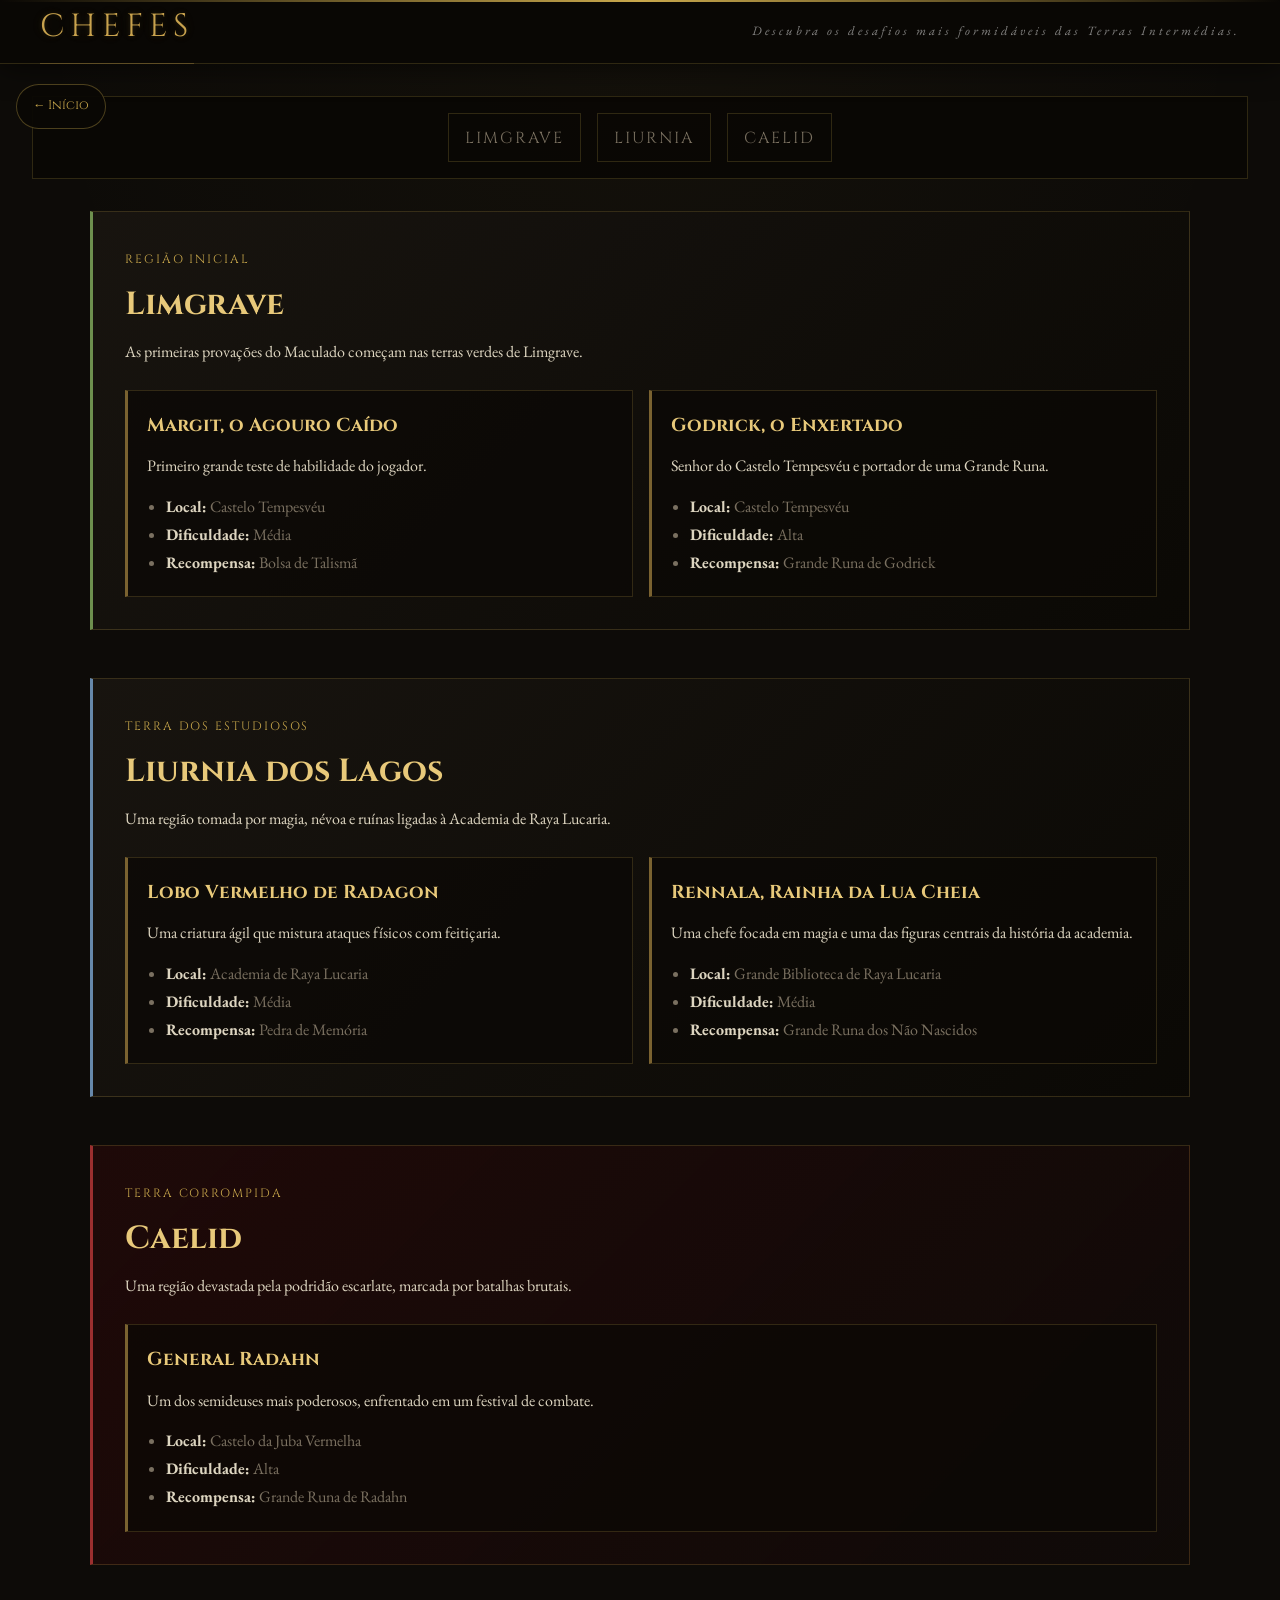
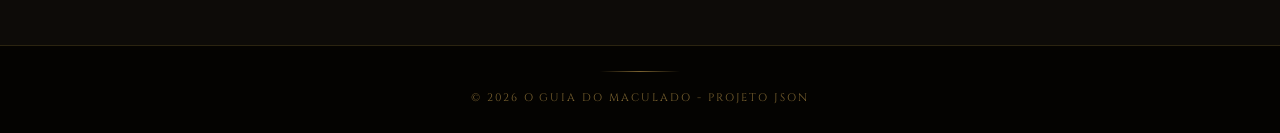
==== bosses.html @ abe89592 "Add files via upload" ====
<!DOCTYPE html>
<html lang="pt-BR">
<head>
    <meta charset="UTF-8">
    <meta name="viewport" content="width=device-width, initial-scale=1.0">
    <title>Chefes - O Guia do Maculado</title>
    <meta name="description" content="Guia de chefes de Elden Ring com localizações, desafios e recompensas das Terras Intermédias.">

    <link rel="preconnect" href="https://fonts.googleapis.com">
    <link rel="preconnect" href="https://fonts.gstatic.com" crossorigin>
    <link href="https://fonts.googleapis.com/css2?family=EB+Garamond:ital,wght@0,400;0,700;1,400&family=Cinzel:wght@400;700&display=swap" rel="stylesheet">

    <link rel="stylesheet" href="style.css">
</head>
<body>
    <a href="index.html" class="voltar-home" aria-label="Voltar para a página principal">← Início</a>

    <header>
        <h1>Chefes</h1>
        <p>Descubra os desafios mais formidáveis das Terras Intermédias.</p>
    </header>
    <main class="bosses-page">

        <nav class="region-menu">
            <a href="#limgrave">Limgrave</a>
            <a href="#liurnia">Liurnia</a>
            <a href="#caelid">Caelid</a>
        </nav>

        <section id="limgrave" class="region-section region-limgrave">
            <div class="region-header">
                <span class="region-label">Região inicial</span>
                <h2>Limgrave</h2>
                <p>As primeiras provações do Maculado começam nas terras verdes de Limgrave.</p>
            </div>

            <div class="boss-grid">
                <article class="boss-card">
                    <h3>Margit, o Agouro Caído</h3>
                    <p>Primeiro grande teste de habilidade do jogador.</p>
                    <ul>
                        <li><strong>Local:</strong> Castelo Tempesvéu</li>
                        <li><strong>Dificuldade:</strong> Média</li>
                        <li><strong>Recompensa:</strong> Bolsa de Talismã</li>
                    </ul>
                </article>

                <article class="boss-card">
                    <h3>Godrick, o Enxertado</h3>
                    <p>Senhor do Castelo Tempesvéu e portador de uma Grande Runa.</p>
                    <ul>
                        <li><strong>Local:</strong> Castelo Tempesvéu</li>
                        <li><strong>Dificuldade:</strong> Alta</li>
                        <li><strong>Recompensa:</strong> Grande Runa de Godrick</li>
                    </ul>
                </article>
            </div>
        </section>

        <section id="liurnia" class="region-section region-liurnia">
            <div class="region-header">
                <span class="region-label">Terra dos estudiosos</span>
                <h2>Liurnia dos Lagos</h2>
                <p>Uma região tomada por magia, névoa e ruínas ligadas à Academia de Raya Lucaria.</p>
            </div>

            <div class="boss-grid">
                <article class="boss-card">
                    <h3>Lobo Vermelho de Radagon</h3>
                    <p>Uma criatura ágil que mistura ataques físicos com feitiçaria.</p>
                    <ul>
                        <li><strong>Local:</strong> Academia de Raya Lucaria</li>
                        <li><strong>Dificuldade:</strong> Média</li>
                        <li><strong>Recompensa:</strong> Pedra de Memória</li>
                    </ul>
                </article>

                <article class="boss-card">
                    <h3>Rennala, Rainha da Lua Cheia</h3>
                    <p>Uma chefe focada em magia e uma das figuras centrais da história da academia.</p>
                    <ul>
                        <li><strong>Local:</strong> Grande Biblioteca de Raya Lucaria</li>
                        <li><strong>Dificuldade:</strong> Média</li>
                        <li><strong>Recompensa:</strong> Grande Runa dos Não Nascidos</li>
                    </ul>
                </article>
            </div>
        </section>

        <section id="caelid" class="region-section region-caelid">
            <div class="region-header">
                <span class="region-label">Terra corrompida</span>
                <h2>Caelid</h2>
                <p>Uma região devastada pela podridão escarlate, marcada por batalhas brutais.</p>
            </div>

            <div class="boss-grid">
                <article class="boss-card">
                    <h3>General Radahn</h3>
                    <p>Um dos semideuses mais poderosos, enfrentado em um festival de combate.</p>
                    <ul>
                        <li><strong>Local:</strong> Castelo da Juba Vermelha</li>
                        <li><strong>Dificuldade:</strong> Alta</li>
                        <li><strong>Recompensa:</strong> Grande Runa de Radahn</li>
                    </ul>
                </article>
            </div>
        </section>

    </main>

    <footer>
        <p>&copy; 2026 O Guia do Maculado - Projeto Json</p>
    </footer>

    <script src="script.js"></script>

</body>
</html>
---- style.css ----
/* ─── VARIÁVEIS ─── */
:root {
    --bg:           #0d0b08;
    --bg2:          #111009;
    --surface:      #181410;
    --surface2:     #201c14;
    --ouro:         #c9a84c;
    --ouro-claro:   #e8c97a;
    --ouro-escuro:  #7a6230;
    --ouro-glow:    rgba(201, 168, 76, 0.15);
    --texto:        #ddd5c0;
    --texto-muted:  #7a7060;
    --borda:        rgba(201, 168, 76, 0.2);
    --borda-forte:  rgba(201, 168, 76, 0.5);
}

/* ─── RESET ─── */
*, *::before, *::after {
    margin: 0;
    padding: 0;
    box-sizing: border-box;
}

/* ─── BASE ─── */
html {
    scroll-behavior: smooth;
}

body {
    font-family: 'EB Garamond', Georgia, serif;
    background-color: var(--bg);
    color: var(--texto);
    line-height: 1.75;
    min-height: 100vh;
    display: flex;
    flex-direction: column;
    overflow-x: hidden;
    background-image:
        radial-gradient(ellipse 80% 60% at 50% 0%, rgba(201,168,76,0.04) 0%, transparent 60%);
}

/* ─── HEADER ─── */
header {
    position: sticky;
    top: 0;
    z-index: 100;
    background: rgba(10, 8, 5, 0.97);
    backdrop-filter: blur(12px);
    -webkit-backdrop-filter: blur(12px);
    border-bottom: 1px solid var(--borda);
    box-shadow: 0 2px 30px rgba(0, 0, 0, 0.6);
    padding: 0 2.5rem;
    height: 64px;
    display: flex;
    align-items: center;
    justify-content: space-between;
}

header::before {
    content: '';
    position: absolute;
    top: 0; left: 0; right: 0;
    height: 2px;
    background: linear-gradient(90deg, transparent, var(--ouro), transparent);
}

header h1 {
    /* Mantinia não é uma Google Font. Se não estiver instalada localmente,
       o browser cai no fallback 'serif'. Para usar Cinzel como alternativa
       decorativa, basta trocar abaixo: font-family: 'Cinzel', serif; */
    font-family: 'Mantinia', 'Cinzel', serif;
    font-size: 2rem;
    font-weight: 400;
    text-transform: uppercase;
    letter-spacing: 6px;
    color: #c9a34e;
    margin: 0;
    padding-bottom: 8px;
    display: inline-block;
    border-bottom: 1px solid rgba(201,163,78,0.3);
    text-shadow:
        0 0 5px rgba(201,163,78,0.2),
        0 0 15px rgba(201,163,78,0.1);
    animation: brilho 3s ease-in-out infinite;
}

header p {
    font-family: 'EB Garamond', serif;
    color: rgba(255,255,255,0.5);
    font-size: 0.8rem;
    letter-spacing: 3px;
    margin-top: 0; /* era 8px — mas o header usa align-items:center, margin-top descentralizava */
    font-style: italic;
}


/* ─── APRESENTAÇÃO ─── */
.apresentacao {
    position: fixed;
    left: 4rem;
    top: 50%;
    transform: translateY(-50%);
    max-width: 420px;
    z-index: 30;
    display: flex;
    flex-direction: column;
    gap: 1.1rem;
    background: transparent;
    padding: 1.6rem 1.8rem;
    border: none;
    border-left: none;
    border-radius: 0;
    box-shadow: none;
    animation: fadeSlideIn 1s ease forwards;
}

@keyframes fadeSlideIn {
    from { opacity: 0; transform: translateY(calc(-50% + 20px)); }
    to   { opacity: 1; transform: translateY(-50%); }
}

/* KEYFRAMES */
@keyframes brilho {
    0%   { text-shadow: 0 0 5px rgba(201,163,78,0.2); }
    50%  { text-shadow: 0 0 18px rgba(201,163,78,0.4); }
    100% { text-shadow: 0 0 5px rgba(201,163,78,0.2); }
}

.apresentacao .titulo-imagem {
    width: 100%;
    max-width: 380px;
    height: auto;
    display: block;
    animation: titleGlow 3s ease-in-out infinite alternate;
}

@keyframes titleGlow {
    from { filter: drop-shadow(0 2px 10px rgba(201,168,76,0.15)); }
    to   { filter: drop-shadow(0 2px 22px rgba(201,168,76,0.38)); }
}

/* Linha decorativa após título */
.apresentacao .titulo-imagem + p::before {
    content: '';
    display: block;
    width: 80px;
    height: 1px;
    background: linear-gradient(90deg, var(--ouro-escuro), transparent);
    margin-bottom: 0.9rem;
}

.apresentacao p {
    font-size: 1.05rem;
    line-height: 1.75;
    color: var(--texto);
    text-align: justify;
    text-shadow: 0 1px 4px rgba(0, 0, 0, 0.9);
}

/* Último parágrafo em itálico dourado */
.apresentacao p:last-child {
    font-style: italic;
    color: var(--ouro);
    font-size: 1rem;
    opacity: 0.85;
}

/* ─── CONTAINER PRINCIPAL ─── */
main.container {
    flex: 1;
    position: relative;
    z-index: 2;
    display: flex;
    align-items: center;
    justify-content: center;
    min-height: calc(100vh - 64px);
    padding: 3rem 2rem;
}

.content { flex: 1; }
.image-placeholder { display: none; }

/* ─── MENU LATERAL ─── */
.tabs-menu {
    position: fixed;
    right: 0;
    top: 50%;
    transform: translateY(-50%);
    z-index: 50;
}

.tabs-menu ul {
    list-style: none;
    display: flex;
    flex-direction: column;
}

.tabs-menu li { position: relative; }

.tabs-menu a {
    display: flex;
    align-items: center;
    font-family: 'Cinzel', serif;
    font-size: 0.72rem;
    font-weight: 600;
    letter-spacing: 0.18em;
    text-transform: uppercase;
    text-decoration: none;
    color: var(--texto-muted);
    padding: 1rem 1.4rem 1rem 1rem;
    background: rgba(14, 11, 7, 0.93);
    border-left: 2px solid var(--ouro-escuro);
    border-top: 1px solid transparent;
    border-bottom: 1px solid transparent;
    backdrop-filter: blur(8px);
    -webkit-backdrop-filter: blur(8px);
    white-space: nowrap;
    transition:
        color 0.25s ease,
        background 0.25s ease,
        border-color 0.25s ease,
        padding 0.25s ease,
        box-shadow 0.25s ease;
}

.tabs-menu li + li a {
    border-top: 1px solid rgba(201,168,76,0.07);
}

.tabs-menu a:hover {
    color: var(--ouro-claro);
    background: rgba(22, 17, 10, 0.98);
    border-left-color: var(--ouro);
    padding-right: 2rem;
    box-shadow:
        -4px 0 20px rgba(201,168,76,0.12),
        inset 0 0 20px rgba(201,168,76,0.03);
}

.tabs-menu a:focus-visible {
    outline: 1px solid var(--ouro);
    outline-offset: -1px;
}

.voltar-home {
    position: fixed;
    top: 84px;
    left: 1rem;
    z-index: 150;
    display: inline-flex;
    align-items: center;
    gap: 0.35rem;
    padding: 0.65rem 1rem;
    background: rgba(10, 8, 5, 0.95);
    color: var(--ouro);
    border: 1px solid rgba(201, 168, 76, 0.35);
    border-radius: 999px;
    font-family: 'Cinzel', serif;
    font-size: 0.78rem;
    text-decoration: none;
    transition: transform 0.2s ease, background 0.2s ease, box-shadow 0.2s ease;
}

.voltar-home:hover,
.voltar-home:focus-visible {
    background: rgba(22, 17, 10, 0.95);
    transform: translateX(-2px);
    box-shadow: 0 10px 20px rgba(201, 168, 76, 0.16);
}

.voltar-home:focus-visible {
    outline: 2px solid var(--ouro);
    outline-offset: 4px;
}

/* ─── IMAGEM DO MACULADO ─── */
.maculado-hover {
    position: fixed;
    right: -2%;
    bottom: 0;
    height: 105vh;
    width: auto;
    opacity: 0.4;
    pointer-events: none;
    z-index: 1;
    filter:
        grayscale(100%)
        brightness(0.55)
        contrast(1.2)
        sepia(0.15);
    mask-image: linear-gradient(
        to left,
        rgba(0,0,0,0.95) 40%,
        rgba(0,0,0,0) 100%
    );
    -webkit-mask-image: linear-gradient(
        to left,
        rgba(0,0,0,0.95) 40%,
        rgba(0,0,0,0) 100%
    );
    animation: imageFadeIn 2s ease forwards;
    transition: opacity 0.5s ease;
}

@keyframes imageFadeIn {
    from { opacity: 0; transform: translateX(15px); }
    to   { opacity: 0.4; transform: translateX(0); }
}

/* ─── FOOTER ─── */
footer {
    position: relative;
    z-index: 10;
    text-align: center;
    padding: 1.6rem 2rem;
    background: rgba(5, 4, 2, 0.98);
    border-top: 1px solid var(--borda);
    font-family: 'Cinzel', serif;
    font-size: 0.68rem;
    letter-spacing: 0.18em;
    color: var(--ouro-escuro);
    text-transform: uppercase;
}

footer::before {
    content: '';
    display: block;
    width: 80px;
    height: 1px;
    background: linear-gradient(90deg, transparent, var(--ouro-escuro), transparent);
    margin: 0 auto 1rem;
}

/* ─── SCROLLBAR ─── */
::-webkit-scrollbar { width: 5px; }
::-webkit-scrollbar-track { background: var(--bg); }
::-webkit-scrollbar-thumb { background: var(--ouro-escuro); }
::-webkit-scrollbar-thumb:hover { background: var(--ouro); }

/* ─── RESPONSIVIDADE ─── */
@media (max-width: 900px) {
    .apresentacao {
        position: relative;
        left: auto;
        top: auto;
        transform: none;
        max-width: 100%;
        margin: 5rem 1.5rem 2rem;
        animation: fadeIn 0.8s ease forwards;
    }

    @keyframes fadeIn {
        from { opacity: 0; }
        to   { opacity: 1; }
    }

    .tabs-menu {
        position: fixed;
        bottom: 0;
        top: auto;
        right: 0;
        left: 0;
        transform: none;
    }

    .tabs-menu ul {
        flex-direction: row;
        width: 100%;
    }

    .tabs-menu a {
        font-size: 0.58rem;
        padding: 0.75rem 0.5rem;
        border-left: none;
        border-top: 2px solid var(--ouro-escuro);
        flex: 1;
        justify-content: center;
        text-align: center;
        letter-spacing: 0.1em;
    }

    .tabs-menu a:hover {
        padding-right: 0.5rem;
        border-top-color: var(--ouro);
    }

    .maculado-hover {
        height: 65vh;
        right: -10%;
        opacity: 0.18;
    }

    main.container { min-height: auto; padding-bottom: 70px; }
    footer { margin-bottom: 52px; }
}

@media (max-width: 480px) {
    header { padding: 0 1.2rem; height: 56px; }

    header h1 .logo,
    header h1 .logo-topo { height: 28px; }

    .apresentacao {
        margin: 4.5rem 1rem 1rem;
        padding: 1.2rem;
        gap: 0.9rem;
    }

    .apresentacao p { font-size: 0.97rem; }
}

/* ─── BUILDS ─── */
.builds-listas {
    display: flex;
    flex-wrap: wrap;
    justify-content: center;
    gap: 1.5rem;
    padding: 2.5rem 1.5rem 4rem;
    margin: 2rem auto;
    max-width: 1200px;
    background: rgba(12, 10, 8, 0.88);
    border: 1px solid rgba(255, 255, 255, 0.06);
    border-radius: 26px;
    box-shadow: inset 0 0 80px rgba(0, 0, 0, 0.35), 0 20px 60px rgba(0, 0, 0, 0.45);
    backdrop-filter: blur(12px);
}

.build-card {
    position: relative;
    width: min(100%, 380px);
    min-width: 280px;
    background: linear-gradient(180deg, rgba(24, 21, 16, 0.98) 0%, rgba(10, 8, 5, 0.96) 100%);
    border: 1px solid rgba(201, 168, 76, 0.2);
    border-left: 4px solid rgba(201, 168, 76, 0.4);
    border-radius: 22px;
    padding: 1.8rem 1.6rem;
    box-shadow: 0 18px 40px rgba(0, 0, 0, 0.45), inset 0 0 20px rgba(201, 168, 76, 0.08);
    overflow: hidden;
    transition: transform 0.3s ease, box-shadow 0.3s ease, border-color 0.3s ease;
}

.build-card::after {
    content: '';
    position: absolute;
    inset: 0;
    border-radius: 22px;
    pointer-events: none;
    background: radial-gradient(circle at top left, rgba(201, 168, 76, 0.12), transparent 32%),
                radial-gradient(circle at bottom right, rgba(255, 255, 255, 0.05), transparent 24%);
}

.build-card:hover {
    transform: translateY(-6px);
    box-shadow: 0 25px 60px rgba(0, 0, 0, 0.55), inset 0 0 24px rgba(201, 168, 76, 0.12);
    border-color: rgba(201, 168, 76, 0.55);
}

.build-card h2 {
    font-family: 'Mantinia', 'Cinzel', serif;
    font-size: 1.4rem;
    letter-spacing: 0.14em;
    text-transform: uppercase;
    color: #e8c97a;
    margin-bottom: 0.8rem;
    text-shadow: 0 0 12px rgba(201, 168, 76, 0.12);
}

.build-card p {
    color: rgba(237, 229, 206, 0.92);
    line-height: 1.7;
    margin-bottom: 1rem;
}

.build-card ul {
    list-style: none;
    padding: 0;
    margin: 0;
    border-top: 1px solid rgba(255, 255, 255, 0.05);
    padding-top: 1rem;
}

.build-card li {
    position: relative;
    padding-left: 1.25rem;
    margin-bottom: 0.75rem;
    color: rgba(221, 213, 192, 0.95);
    font-size: 0.95rem;
}

.build-card li::before {
    content: '•';
    position: absolute;
    left: 0;
    top: 0;
    color: rgba(201, 168, 76, 0.8);
    font-size: 1rem;
    line-height: 1;
}

body.builds-page header h1 {
    color: #dbb760;
    text-shadow: 0 0 16px rgba(201, 168, 76, 0.25);
}

body.builds-page main.container {
    padding-top: 1.25rem;
}

body.builds-page {
    background-image: radial-gradient(circle at top, rgba(201, 168, 76, 0.08), transparent 22%),
                      radial-gradient(circle at bottom right, rgba(131, 93, 38, 0.08), transparent 18%),
                      linear-gradient(180deg, #090705 0%, #0f0d0a 100%);
}
.card-link {
    text-decoration: none; /* Remove o sublinhado de link */
    color: inherit;        /* Faz o link herdar as cores que você já configurou */
    display: block;        /* Ocupa o tamanho inteiro do card */
    width: 100%;
    height: 100%;
}

/* ─── BOSSES ─── */
.bosses-page {
    flex: 1;
    width: 100%;
    padding: 2rem;
}

.region-menu {
    position: sticky;
    top: 64px;
    z-index: 80;
    display: flex;
    justify-content: center;
    gap: 1rem;
    padding: 1rem;
    margin-bottom: 2rem;
    background: rgba(10, 8, 5, 0.95);
    border: 1px solid var(--borda);
}

.region-menu a {
    font-family: 'Cinzel', serif;
    color: var(--texto-muted);
    text-decoration: none;
    text-transform: uppercase;
    letter-spacing: 0.12em;
    padding: 0.6rem 1rem;
    border: 1px solid var(--borda);
    transition: 0.25s ease;
}

.region-menu a:hover {
    color: var(--ouro-claro);
    border-color: var(--ouro);
    box-shadow: 0 0 18px var(--ouro-glow);
}

.region-section {
    max-width: 1100px;
    margin: 0 auto 3rem;
    padding: 2rem;
    border: 1px solid var(--borda);
    background: linear-gradient(135deg, rgba(24, 20, 16, 0.95), rgba(10, 8, 5, 0.95));
}

.region-header {
    margin-bottom: 1.5rem;
}

.region-label {
    font-family: 'Cinzel', serif;
    font-size: 0.75rem;
    color: var(--ouro);
    letter-spacing: 0.16em;
    text-transform: uppercase;
}

.region-header h2 {
    font-family: 'Cinzel', serif;
    font-size: 2rem;
    color: var(--ouro-claro);
    margin: 0.3rem 0;
}

.region-header p {
    color: var(--texto);
    max-width: 700px;
}

.boss-grid {
    display: grid;
    grid-template-columns: repeat(auto-fit, minmax(260px, 1fr));
    gap: 1rem;
}

.boss-card {
    padding: 1.2rem;
    background: rgba(10, 8, 5, 0.7);
    border: 1px solid var(--borda);
    border-left: 3px solid var(--ouro-escuro);
}

.boss-card h3 {
    font-family: 'Cinzel', serif;
    color: var(--ouro-claro);
    margin-bottom: 0.6rem;
}

.boss-card p {
    color: var(--texto);
    margin-bottom: 0.8rem;
}

.boss-card ul {
    padding-left: 1.2rem;
}

.boss-card li {
    color: var(--texto-muted);
}

.boss-card strong {
    color: var(--texto);
}

.region-limgrave {
    border-left: 3px solid #6d8f4e;
}

.region-liurnia {
    border-left: 3px solid #6688aa;
}

.region-caelid {
    border-left: 3px solid #9b2f2f;
    background: linear-gradient(135deg, rgba(40, 8, 8, 0.65), rgba(15, 10, 8, 0.95));
}

@media (max-width: 700px) {
    .bosses-page {
        padding: 1rem;
    }

    .region-menu {
        flex-wrap: wrap;
        top: 56px;
    }

    .region-menu a {
        font-size: 0.7rem;
        padding: 0.5rem 0.7rem;
    }

    .region-section {
        padding: 1.3rem;
    }
}

/* ─── LORE ─── */
.lore-page {
    display: block;        /* sobrescreve o flex do main.container para não centralizar verticalmente */
    padding: 2rem 2rem 4rem;
}

.lore-page #lore-section {
    max-width: 900px;
    margin: 0 auto;
}

.lore-page h3 {
    font-family: 'Cinzel', serif;
    font-size: 1.4rem;
    color: var(--ouro-claro);
    margin-bottom: 0.8rem;
}

.lore-page p {
    color: var(--texto);
    margin-bottom: 1.5rem;
}

/* ─── VÍDEO RESPONSIVO ─── */
/* Usa aspect-ratio moderno em vez do hack padding-bottom,
   que quebra quando combinado com max-width */
.video-container {
    position: relative;
    width: 100%;
    max-width: 800px;
    margin: 2rem auto;
    aspect-ratio: 16 / 9;  /* substitui o padding-bottom: 56.25% que não funciona com max-width */
    overflow: hidden;
    border: 2px solid var(--ouro-escuro);
    box-shadow: 0 0 20px rgba(212, 175, 55, 0.2);
    background-color: #000;
}

.video-container iframe {
    position: absolute;
    top: 0;
    left: 0;
    width: 100%;
    height: 100%;
    border: none;
}

.modal{
    display: none;
    position: fixed;
    inset: 0;
    background: rgba(0,0,0,0.75);
    z-index: 999;

    justify-content: center;
    align-items: center;
}

.modal.ativo{
    display: flex;
}

.modal-content{
    background: #111;
    color: #e6d3a3;
    width: 90%;
    max-width: 600px;
    max-height: min(90vh, 600px);
    padding: 30px;
    border: 1px solid rgba(201,163,78,0.5);
    box-shadow: 0 0 30px rgba(201,163,78,0.15);
    border-radius: 8px;
    overflow-y: auto;
}

.fechar{
    float: right;
    font-size: 28px;
    cursor: pointer;
    color: #c9a34e;
    background: transparent;
    border: none;
    padding: 0;
    line-height: 1;
}

.abrir-modal{
    margin-top: 15px;
    padding: 10px 18px;
    background: transparent;
    color: #c9a34e;
    border: 1px solid #c9a34e;
    cursor: pointer;
    font-family: 'Cinzel', serif;
}
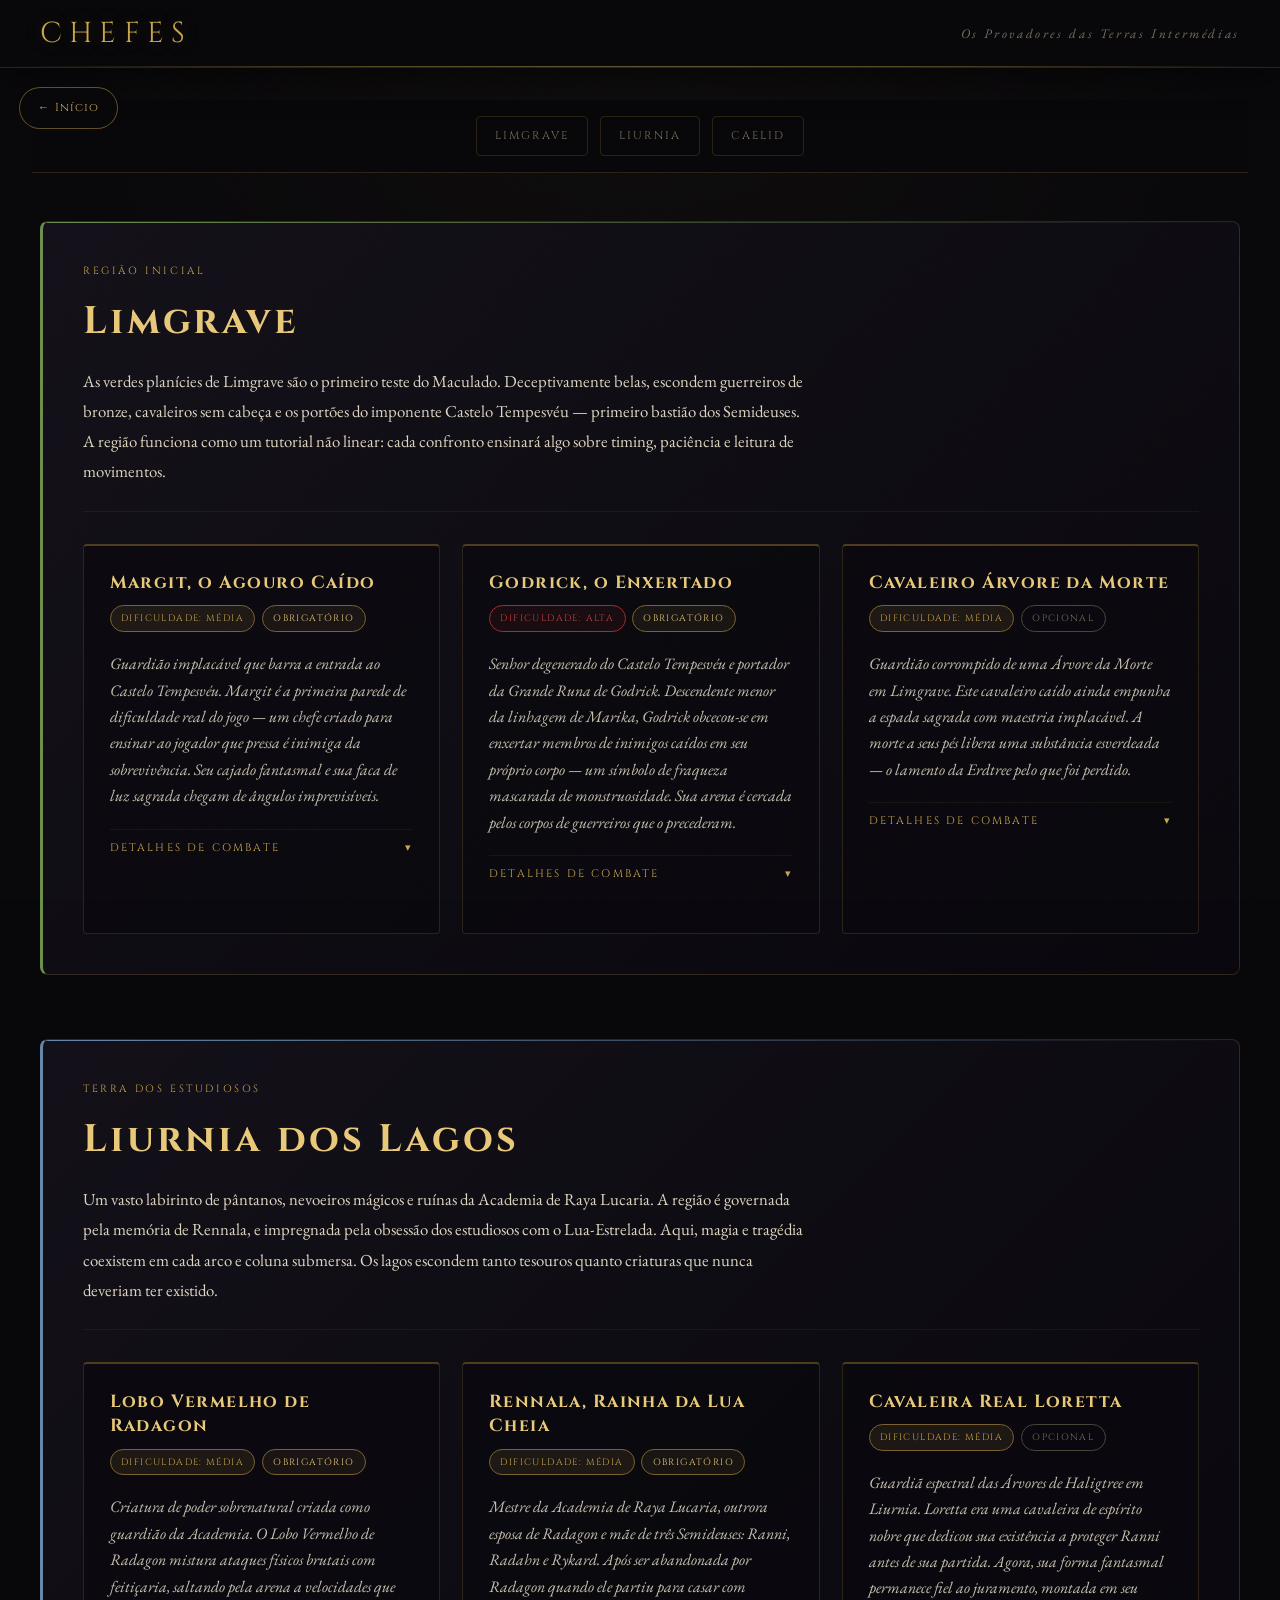
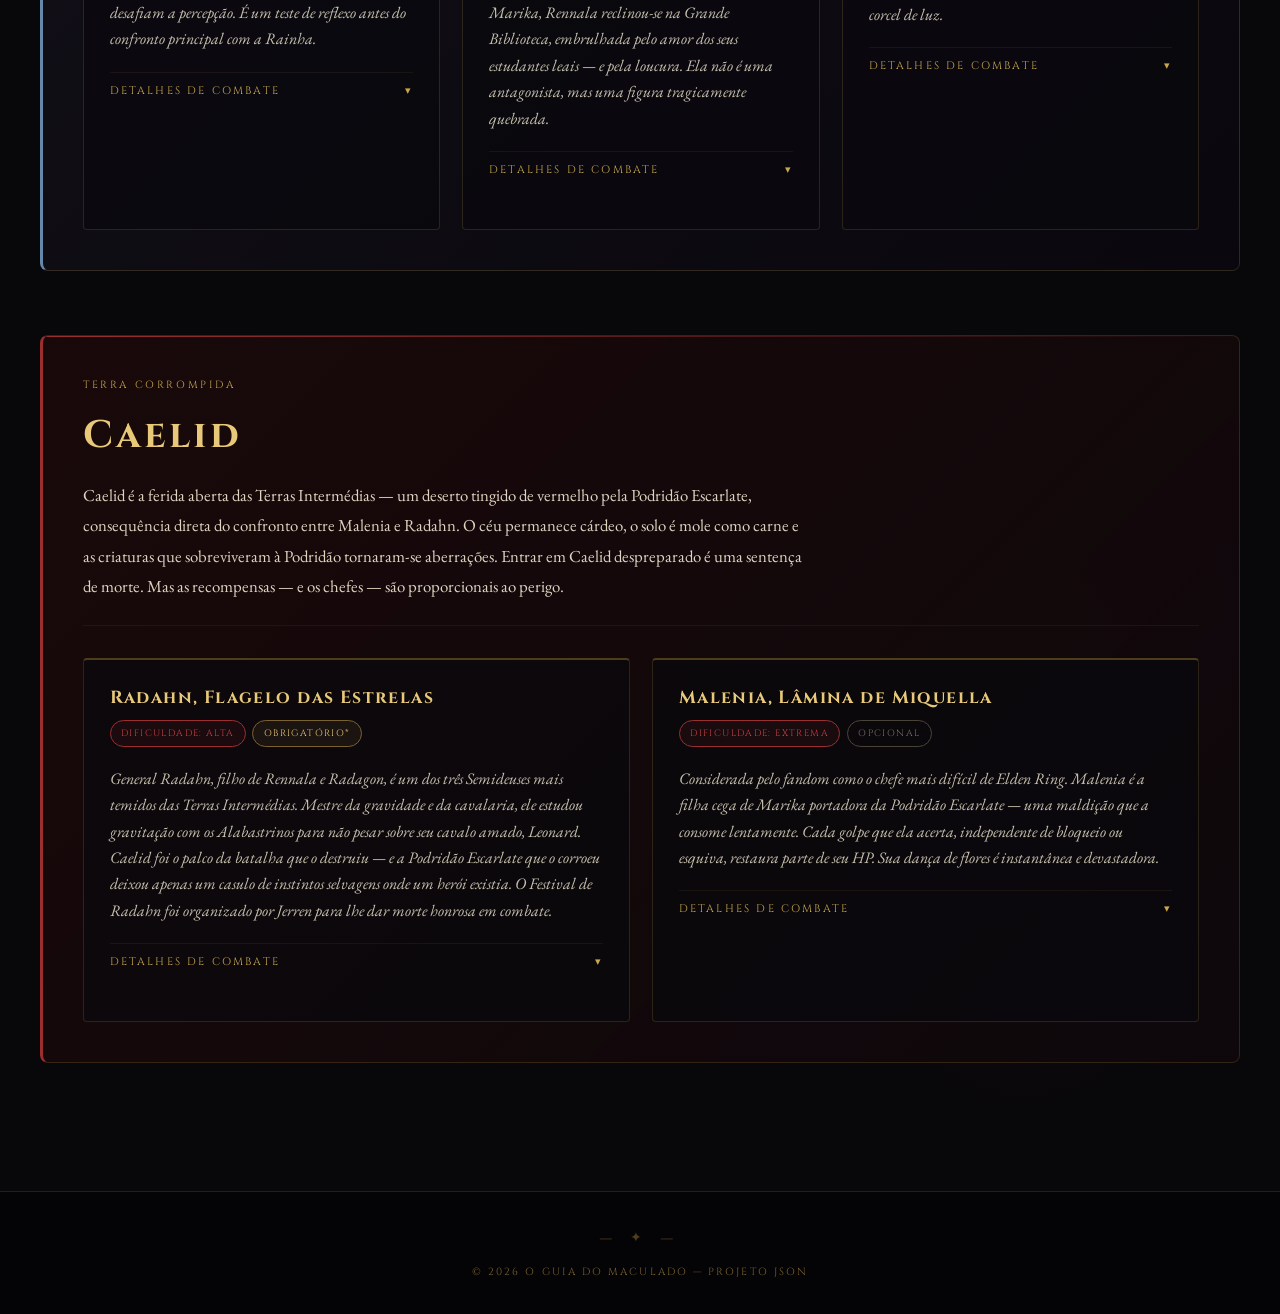
==== commit 15024256: "Cmmt Att Atualizando códigos do guia" ====
--- a/bosses.html
+++ b/bosses.html
@@ -3,117 +3,525 @@
 <head>
     <meta charset="UTF-8">
     <meta name="viewport" content="width=device-width, initial-scale=1.0">
-    <title>Chefes - O Guia do Maculado</title>
-    <meta name="description" content="Guia de chefes de Elden Ring com localizações, desafios e recompensas das Terras Intermédias.">
+    <title>Chefes — O Guia do Maculado</title>
+    <meta name="description" content="Guia completo de chefes de Elden Ring: fases, fraquezas, drops e dicas de combate para cada região das Terras Intermédias.">
 
     <link rel="preconnect" href="https://fonts.googleapis.com">
     <link rel="preconnect" href="https://fonts.gstatic.com" crossorigin>
     <link href="https://fonts.googleapis.com/css2?family=EB+Garamond:ital,wght@0,400;0,700;1,400&family=Cinzel:wght@400;700&display=swap" rel="stylesheet">
-
     <link rel="stylesheet" href="style.css">
 </head>
 <body>
-    <a href="index.html" class="voltar-home" aria-label="Voltar para a página principal">← Início</a>
-
-    <header>
-        <h1>Chefes</h1>
-        <p>Descubra os desafios mais formidáveis das Terras Intermédias.</p>
-    </header>
-    <main class="bosses-page">
-
-        <nav class="region-menu">
-            <a href="#limgrave">Limgrave</a>
-            <a href="#liurnia">Liurnia</a>
-            <a href="#caelid">Caelid</a>
-        </nav>
-
-        <section id="limgrave" class="region-section region-limgrave">
-            <div class="region-header">
-                <span class="region-label">Região inicial</span>
-                <h2>Limgrave</h2>
-                <p>As primeiras provações do Maculado começam nas terras verdes de Limgrave.</p>
-            </div>
-
-            <div class="boss-grid">
-                <article class="boss-card">
-                    <h3>Margit, o Agouro Caído</h3>
-                    <p>Primeiro grande teste de habilidade do jogador.</p>
-                    <ul>
-                        <li><strong>Local:</strong> Castelo Tempesvéu</li>
-                        <li><strong>Dificuldade:</strong> Média</li>
-                        <li><strong>Recompensa:</strong> Bolsa de Talismã</li>
-                    </ul>
-                </article>
-
-                <article class="boss-card">
-                    <h3>Godrick, o Enxertado</h3>
-                    <p>Senhor do Castelo Tempesvéu e portador de uma Grande Runa.</p>
-                    <ul>
-                        <li><strong>Local:</strong> Castelo Tempesvéu</li>
-                        <li><strong>Dificuldade:</strong> Alta</li>
-                        <li><strong>Recompensa:</strong> Grande Runa de Godrick</li>
-                    </ul>
-                </article>
-            </div>
-        </section>
-
-        <section id="liurnia" class="region-section region-liurnia">
-            <div class="region-header">
-                <span class="region-label">Terra dos estudiosos</span>
-                <h2>Liurnia dos Lagos</h2>
-                <p>Uma região tomada por magia, névoa e ruínas ligadas à Academia de Raya Lucaria.</p>
-            </div>
-
-            <div class="boss-grid">
-                <article class="boss-card">
-                    <h3>Lobo Vermelho de Radagon</h3>
-                    <p>Uma criatura ágil que mistura ataques físicos com feitiçaria.</p>
-                    <ul>
-                        <li><strong>Local:</strong> Academia de Raya Lucaria</li>
-                        <li><strong>Dificuldade:</strong> Média</li>
-                        <li><strong>Recompensa:</strong> Pedra de Memória</li>
-                    </ul>
-                </article>
-
-                <article class="boss-card">
-                    <h3>Rennala, Rainha da Lua Cheia</h3>
-                    <p>Uma chefe focada em magia e uma das figuras centrais da história da academia.</p>
-                    <ul>
-                        <li><strong>Local:</strong> Grande Biblioteca de Raya Lucaria</li>
-                        <li><strong>Dificuldade:</strong> Média</li>
-                        <li><strong>Recompensa:</strong> Grande Runa dos Não Nascidos</li>
-                    </ul>
-                </article>
-            </div>
-        </section>
-
-        <section id="caelid" class="region-section region-caelid">
-            <div class="region-header">
-                <span class="region-label">Terra corrompida</span>
-                <h2>Caelid</h2>
-                <p>Uma região devastada pela podridão escarlate, marcada por batalhas brutais.</p>
-            </div>
-
-            <div class="boss-grid">
-                <article class="boss-card">
-                    <h3>General Radahn</h3>
-                    <p>Um dos semideuses mais poderosos, enfrentado em um festival de combate.</p>
-                    <ul>
-                        <li><strong>Local:</strong> Castelo da Juba Vermelha</li>
-                        <li><strong>Dificuldade:</strong> Alta</li>
-                        <li><strong>Recompensa:</strong> Grande Runa de Radahn</li>
-                    </ul>
-                </article>
-            </div>
-        </section>
-
-    </main>
-
-    <footer>
-        <p>&copy; 2026 O Guia do Maculado - Projeto Json</p>
-    </footer>
-
-    <script src="script.js"></script>
+
+<a href="index.html" class="voltar-home" aria-label="Voltar para a página principal">← Início</a>
+
+<header>
+    <h1>Chefes</h1>
+    <p>Os Provadores das Terras Intermédias</p>
+</header>
+
+<main class="bosses-page">
+
+    <nav class="region-menu" aria-label="Regiões">
+        <a href="#limgrave">Limgrave</a>
+        <a href="#liurnia">Liurnia</a>
+        <a href="#caelid">Caelid</a>
+    </nav>
+
+    <!-- ══════════ LIMGRAVE ══════════ -->
+    <section id="limgrave" class="region-section region-limgrave">
+        <div class="region-header">
+            <span class="region-label">Região Inicial</span>
+            <h2>Limgrave</h2>
+            <p>As verdes planícies de Limgrave são o primeiro teste do Maculado. Deceptivamente belas, escondem guerreiros de bronze, cavaleiros sem cabeça e os portões do imponente Castelo Tempesvéu — primeiro bastião dos Semideuses. A região funciona como um tutorial não linear: cada confronto ensinará algo sobre timing, paciência e leitura de movimentos.</p>
+        </div>
+
+        <div class="boss-grid">
+
+            <!-- Margit -->
+            <article class="boss-card">
+                <h3>Margit, o Agouro Caído</h3>
+
+                <div class="boss-tags">
+                    <span class="boss-tag tag-dificuldade-media">Dificuldade: Média</span>
+                    <span class="boss-tag tag-obrigatorio">Obrigatório</span>
+                </div>
+
+                <p class="boss-desc">Guardião implacável que barra a entrada ao Castelo Tempesvéu. Margit é a primeira parede de dificuldade real do jogo — um chefe criado para ensinar ao jogador que pressa é inimiga da sobrevivência. Seu cajado fantasmal e sua faca de luz sagrada chegam de ângulos imprevisíveis.</p>
+
+                <details class="boss-details">
+                    <summary>Detalhes de combate</summary>
+
+                    <div class="boss-info-grid">
+                        <div class="boss-info-item">
+                            <span class="boss-info-label">Localização</span>
+                            <span class="boss-info-value">Estrada ao Castelo Tempesvéu</span>
+                        </div>
+                        <div class="boss-info-item">
+                            <span class="boss-info-label">Runas</span>
+                            <span class="boss-info-value">12.000</span>
+                        </div>
+                        <div class="boss-info-item">
+                            <span class="boss-info-label">Fraqueza</span>
+                            <span class="boss-info-value">Sagrado, Serrilhado (Margit's Shackle)</span>
+                        </div>
+                        <div class="boss-info-item">
+                            <span class="boss-info-label">Resistência</span>
+                            <span class="boss-info-value">Magia, Fogo, Relâmpago</span>
+                        </div>
+                        <div class="boss-info-item">
+                            <span class="boss-info-label">Queda</span>
+                            <span class="boss-info-value">Bolsa de Talismã</span>
+                        </div>
+                        <div class="boss-info-item">
+                            <span class="boss-info-label">Lembrança</span>
+                            <span class="boss-info-value">Não possui</span>
+                        </div>
+                    </div>
+
+                    <h4>Fases da Luta</h4>
+                    <ol class="boss-fases">
+                        <li><strong>Fase 1 (100–65% HP):</strong> Combinações lentas com o cajado; fintas com a garra. Ele telegrafa muito os ataques — use a janela após o golpe de três partes.</li>
+                        <li><strong>Fase 2 (abaixo de 65% HP):</strong> Invoca uma faca de luz sagrada e um martelo fantasmal. Os ataques combinados cruzam o hitbox; role para o lado e não para trás.</li>
+                    </ol>
+
+                    <h4>Dicas Essenciais</h4>
+                    <ul class="boss-tips">
+                        <li>Use o item <strong>Margit's Shackle</strong> (comprado com Patches por 5.000 Runas) para prendê-lo brevemente duas vezes na Fase 1.</li>
+                        <li>Invoque <strong>Rogier</strong> (Sinal próximo à entrada) para dividir a atenção do chefe.</li>
+                        <li>O golpe de salto com cajado tem delay longo — role no momento do impacto, não no início da animação.</li>
+                        <li>Fique próximo da coxa esquerda dele: a maioria dos ataques vai passar por cima de você.</li>
+                        <li>Poções de Sangramento (Bloodboil Aromatic) aceleram significativamente o combate.</li>
+                    </ul>
+                </details>
+            </article>
+
+            <!-- Godrick -->
+            <article class="boss-card">
+                <h3>Godrick, o Enxertado</h3>
+
+                <div class="boss-tags">
+                    <span class="boss-tag tag-dificuldade-alta">Dificuldade: Alta</span>
+                    <span class="boss-tag tag-obrigatorio">Obrigatório</span>
+                </div>
+
+                <p class="boss-desc">Senhor degenerado do Castelo Tempesvéu e portador da Grande Runa de Godrick. Descendente menor da linhagem de Marika, Godrick obcecou-se em enxertar membros de inimigos caídos em seu próprio corpo — um símbolo de fraqueza mascarada de monstruosidade. Sua arena é cercada pelos corpos de guerreiros que o precederam.</p>
+
+                <details class="boss-details">
+                    <summary>Detalhes de combate</summary>
+
+                    <div class="boss-info-grid">
+                        <div class="boss-info-item">
+                            <span class="boss-info-label">Localização</span>
+                            <span class="boss-info-value">Trono do Castelo Tempesvéu</span>
+                        </div>
+                        <div class="boss-info-item">
+                            <span class="boss-info-label">Runas</span>
+                            <span class="boss-info-value">20.000</span>
+                        </div>
+                        <div class="boss-info-item">
+                            <span class="boss-info-label">Fraqueza</span>
+                            <span class="boss-info-value">Relâmpago, Sagrado</span>
+                        </div>
+                        <div class="boss-info-item">
+                            <span class="boss-info-label">Resistência</span>
+                            <span class="boss-info-value">Fogo (Fase 2), Sangramento</span>
+                        </div>
+                        <div class="boss-info-item">
+                            <span class="boss-info-label">Queda</span>
+                            <span class="boss-info-value">Lembrança de Godrick, Grande Runa de Godrick, 20.000 Runas</span>
+                        </div>
+                        <div class="boss-info-item">
+                            <span class="boss-info-label">Lembrança</span>
+                            <span class="boss-info-value">Axe of Godrick OU Grafted Dragon</span>
+                        </div>
+                    </div>
+
+                    <h4>Fases da Luta</h4>
+                    <ol class="boss-fases">
+                        <li><strong>Fase 1 (100–50% HP):</strong> Combos com o Godrick's Axe e enxertos de braços. Ataques lentos mas com enorme área. Fique no espaço entre os braços para punir os golpes de baixo para cima.</li>
+                        <li><strong>Fase 2 (abaixo de 50% HP):</strong> Godrick decepita o próprio braço e enxerta a cabeça de um Dragão Enxertado. Passa a usar sopros de fogo e ataques que cobrem quase toda a arena. Corra em linha reta para longe dos sopros de fogo — não role para os lados.</li>
+                    </ol>
+
+                    <h4>Dicas Essenciais</h4>
+                    <ul class="boss-tips">
+                        <li>Invoque <strong>Nepheli Loux</strong> — o sinal dela está logo antes da porta da arena. Ela prende a atenção de Godrick com eficiência.</li>
+                        <li>Durante o sopro de fogo da Fase 2, corra diretamente para longe; ao terminar o sopro, corra de volta para punir.</li>
+                        <li>O rodar de Godrick com o machado tem uma janela enorme de punição logo após o terceiro golpe.</li>
+                        <li>Armas com dano de Relâmpago causam bônus significativo em ambas as fases.</li>
+                        <li>A Graça Guia não some durante a transição de fases — use o tempo de cutscene para consumir uma Estus.</li>
+                    </ul>
+                </details>
+            </article>
+
+            <!-- Cavaleiro Árvore da Morte -->
+            <article class="boss-card">
+                <h3>Cavaleiro Árvore da Morte</h3>
+
+                <div class="boss-tags">
+                    <span class="boss-tag tag-dificuldade-media">Dificuldade: Média</span>
+                    <span class="boss-tag tag-opcional">Opcional</span>
+                </div>
+
+                <p class="boss-desc">Guardião corrompido de uma Árvore da Morte em Limgrave. Este cavaleiro caído ainda empunha a espada sagrada com maestria implacável. A morte a seus pés libera uma substância esverdeada — o lamento da Erdtree pelo que foi perdido.</p>
+
+                <details class="boss-details">
+                    <summary>Detalhes de combate</summary>
+
+                    <div class="boss-info-grid">
+                        <div class="boss-info-item">
+                            <span class="boss-info-label">Localização</span>
+                            <span class="boss-info-value">Cemitério de Limgrave / Stormgate</span>
+                        </div>
+                        <div class="boss-info-item">
+                            <span class="boss-info-label">Runas</span>
+                            <span class="boss-info-value">3.200</span>
+                        </div>
+                        <div class="boss-info-item">
+                            <span class="boss-info-label">Fraqueza</span>
+                            <span class="boss-info-value">Sagrado, Fogo</span>
+                        </div>
+                        <div class="boss-info-item">
+                            <span class="boss-info-label">Resistência</span>
+                            <span class="boss-info-value">Magia, Escuridão</span>
+                        </div>
+                        <div class="boss-info-item">
+                            <span class="boss-info-label">Queda</span>
+                            <span class="boss-info-value">Sapling of the Erdtree (Gravebird Talisman)</span>
+                        </div>
+                        <div class="boss-info-item">
+                            <span class="boss-info-label">Lembrança</span>
+                            <span class="boss-info-value">Não possui</span>
+                        </div>
+                    </div>
+
+                    <h4>Dicas Essenciais</h4>
+                    <ul class="boss-tips">
+                        <li>Mantenha distância média e espere ele avançar — todos os seus ataques são de curto alcance.</li>
+                        <li>O pulo com a espada erguida é seu ataque mais perigoso: role imediatamente ao ver a animação de salto.</li>
+                        <li>Óleo Sagrado nas suas armas aumenta o dano cerca de 20% contra ele.</li>
+                        <li>Estreitar o espaço entre vocês após cada golpe seu é a estratégia mais segura.</li>
+                    </ul>
+                </details>
+            </article>
+
+        </div>
+    </section>
+
+    <!-- ══════════ LIURNIA ══════════ -->
+    <section id="liurnia" class="region-section region-liurnia">
+        <div class="region-header">
+            <span class="region-label">Terra dos Estudiosos</span>
+            <h2>Liurnia dos Lagos</h2>
+            <p>Um vasto labirinto de pântanos, nevoeiros mágicos e ruínas da Academia de Raya Lucaria. A região é governada pela memória de Rennala, e impregnada pela obsessão dos estudiosos com o Lua-Estrelada. Aqui, magia e tragédia coexistem em cada arco e coluna submersa. Os lagos escondem tanto tesouros quanto criaturas que nunca deveriam ter existido.</p>
+        </div>
+
+        <div class="boss-grid">
+
+            <!-- Lobo Vermelho -->
+            <article class="boss-card">
+                <h3>Lobo Vermelho de Radagon</h3>
+
+                <div class="boss-tags">
+                    <span class="boss-tag tag-dificuldade-media">Dificuldade: Média</span>
+                    <span class="boss-tag tag-obrigatorio">Obrigatório</span>
+                </div>
+
+                <p class="boss-desc">Criatura de poder sobrenatural criada como guardião da Academia. O Lobo Vermelho de Radagon mistura ataques físicos brutais com feitiçaria, saltando pela arena a velocidades que desafiam a percepção. É um teste de reflexo antes do confronto principal com a Rainha.</p>
+
+                <details class="boss-details">
+                    <summary>Detalhes de combate</summary>
+
+                    <div class="boss-info-grid">
+                        <div class="boss-info-item">
+                            <span class="boss-info-label">Localização</span>
+                            <span class="boss-info-value">Academia de Raya Lucaria — Sala do Debate</span>
+                        </div>
+                        <div class="boss-info-item">
+                            <span class="boss-info-label">Runas</span>
+                            <span class="boss-info-value">13.000</span>
+                        </div>
+                        <div class="boss-info-item">
+                            <span class="boss-info-label">Fraqueza</span>
+                            <span class="boss-info-value">Relâmpago, Sagrado, Sangramento</span>
+                        </div>
+                        <div class="boss-info-item">
+                            <span class="boss-info-label">Resistência</span>
+                            <span class="boss-info-value">Magia, Congelamento</span>
+                        </div>
+                        <div class="boss-info-item">
+                            <span class="boss-info-label">Queda</span>
+                            <span class="boss-info-value">Pedra de Memória, 13.000 Runas</span>
+                        </div>
+                        <div class="boss-info-item">
+                            <span class="boss-info-label">Lembrança</span>
+                            <span class="boss-info-value">Não possui</span>
+                        </div>
+                    </div>
+
+                    <h4>Fases da Luta</h4>
+                    <ol class="boss-fases">
+                        <li><strong>Fase 1 (100–50% HP):</strong> Ataques de garra, mordida e saltos. Conjura espadas mágicas flutuantes que dispara em série. Fique agressivo nos intervalos entre saltos.</li>
+                        <li><strong>Fase 2 (abaixo de 50% HP):</strong> Torna-se ainda mais veloz e começa a conjurar salvas de feitiços enquanto recua. Priorize chegar perto e pressionar o flanco esquerdo.</li>
+                    </ol>
+
+                    <h4>Dicas Essenciais</h4>
+                    <ul class="boss-tips">
+                        <li>Armas com Sangramento são altamente eficazes — a barra de hemorragia acumula rapidamente.</li>
+                        <li>Fique próximo: a maioria dos feitiços erram ou passam por cima de você em distância zero.</li>
+                        <li>Quando ele recua e começa a conjurar salvas de magia, role lateralmente em direção a ele.</li>
+                        <li>A invocação de Ashes de cavaleiros pesados (como Crucible Knight) segura bem a atenção do Lobo.</li>
+                    </ul>
+                </details>
+            </article>
+
+            <!-- Rennala -->
+            <article class="boss-card">
+                <h3>Rennala, Rainha da Lua Cheia</h3>
+
+                <div class="boss-tags">
+                    <span class="boss-tag tag-dificuldade-media">Dificuldade: Média</span>
+                    <span class="boss-tag tag-obrigatorio">Obrigatório</span>
+                </div>
+
+                <p class="boss-desc">Mestre da Academia de Raya Lucaria, outrora esposa de Radagon e mãe de três Semideuses: Ranni, Radahn e Rykard. Após ser abandonada por Radagon quando ele partiu para casar com Marika, Rennala reclinou-se na Grande Biblioteca, embrulhada pelo amor dos seus estudantes leais — e pela loucura. Ela não é uma antagonista, mas uma figura tragicamente quebrada.</p>
+
+                <details class="boss-details">
+                    <summary>Detalhes de combate</summary>
+
+                    <div class="boss-info-grid">
+                        <div class="boss-info-item">
+                            <span class="boss-info-label">Localização</span>
+                            <span class="boss-info-value">Grande Biblioteca de Raya Lucaria</span>
+                        </div>
+                        <div class="boss-info-item">
+                            <span class="boss-info-label">Runas</span>
+                            <span class="boss-info-value">40.000</span>
+                        </div>
+                        <div class="boss-info-item">
+                            <span class="boss-info-label">Fraqueza</span>
+                            <span class="boss-info-value">Nenhuma elemental (dano físico é mais eficaz na Fase 2)</span>
+                        </div>
+                        <div class="boss-info-item">
+                            <span class="boss-info-label">Resistência</span>
+                            <span class="boss-info-value">Magia, Todos os elementais (Fase 2)</span>
+                        </div>
+                        <div class="boss-info-item">
+                            <span class="boss-info-label">Queda</span>
+                            <span class="boss-info-value">Lembrança de Rennala, Grande Runa dos Não Nascidos</span>
+                        </div>
+                        <div class="boss-info-item">
+                            <span class="boss-info-label">Lembrança</span>
+                            <span class="boss-info-value">Rennala's Full Moon OU Rennala's Staff</span>
+                        </div>
+                    </div>
+
+                    <h4>Fases da Luta</h4>
+                    <ol class="boss-fases">
+                        <li><strong>Fase 1 — O Escudo Dourado:</strong> Rennala flutua no centro enquanto estudantes cantam em volta. Localize os estudantes com aura dourada (eles brilham levemente), ataque-os para quebrar o escudo. Após três quebramentos, ela cai. Bata enquanto ela está no chão. Repita três vezes até a transição.</li>
+                        <li><strong>Fase 2 — Rainha da Lua Cheia:</strong> Arena aberta e mágica. Rennala usa a Lua Cheia (bola de magia massiva que persegue o jogador), feitiços de lâminas de Glintstone e invoca criaturas. A Lua Cheia causa status de Fraqueza Mágica — use armadura com alta resistência a Magia. Role para o lado quando ela começar a animação da Lua.</li>
+                    </ol>
+
+                    <h4>Dicas Essenciais</h4>
+                    <ul class="boss-tips">
+                        <li>Na Fase 1, ignore os estudantes comuns e procure o brilho dourado — só esses contam para quebrar o escudo.</li>
+                        <li>Na Fase 2, aproxime-se sempre que ela invocar criaturas; enquanto invoca, ela fica vulnerável.</li>
+                        <li>A Lua Cheia é lenta — comece a rolar bem antes dela chegar. Ela aplica debuff de Defesa Mágica, cure com leite de Estus.</li>
+                        <li>Rennala é a única chefe principal que permite <strong>Renascer</strong> (redistribuir atributos) após ser derrotada — preserve a Grande Runa dos Não Nascidos.</li>
+                    </ul>
+                </details>
+            </article>
+
+            <!-- Royal Knight Loretta -->
+            <article class="boss-card">
+                <h3>Cavaleira Real Loretta</h3>
+
+                <div class="boss-tags">
+                    <span class="boss-tag tag-dificuldade-media">Dificuldade: Média</span>
+                    <span class="boss-tag tag-opcional">Opcional</span>
+                </div>
+
+                <p class="boss-desc">Guardiã espectral das Árvores de Haligtree em Liurnia. Loretta era uma cavaleira de espírito nobre que dedicou sua existência a proteger Ranni antes de sua partida. Agora, sua forma fantasmal permanece fiel ao juramento, montada em seu corcel de luz.</p>
+
+                <details class="boss-details">
+                    <summary>Detalhes de combate</summary>
+
+                    <div class="boss-info-grid">
+                        <div class="boss-info-item">
+                            <span class="boss-info-label">Localização</span>
+                            <span class="boss-info-value">Mansão Caria</span>
+                        </div>
+                        <div class="boss-info-item">
+                            <span class="boss-info-label">Runas</span>
+                            <span class="boss-info-value">10.000</span>
+                        </div>
+                        <div class="boss-info-item">
+                            <span class="boss-info-label">Fraqueza</span>
+                            <span class="boss-info-value">Fogo, Sangramento</span>
+                        </div>
+                        <div class="boss-info-item">
+                            <span class="boss-info-label">Resistência</span>
+                            <span class="boss-info-value">Magia, Sagrado</span>
+                        </div>
+                        <div class="boss-info-item">
+                            <span class="boss-info-label">Queda</span>
+                            <span class="boss-info-value">Loretta's Greatbow (feitiçaria), Acesso à Torre de Ranni</span>
+                        </div>
+                        <div class="boss-info-item">
+                            <span class="boss-info-label">Lembrança</span>
+                            <span class="boss-info-value">Não possui</span>
+                        </div>
+                    </div>
+
+                    <h4>Dicas Essenciais</h4>
+                    <ul class="boss-tips">
+                        <li>Fique próximo do cavalo para evitar o bombardeio de flechas mágicas de longa distância.</li>
+                        <li>Após cada galope com lança, ela fica vulnerável por ~2 segundos — sua janela de punição mais segura.</li>
+                        <li>Derrotá-la abre o caminho para a quest de Ranni — uma das mais ricas da narrativa.</li>
+                    </ul>
+                </details>
+            </article>
+
+        </div>
+    </section>
+
+    <!-- ══════════ CAELID ══════════ -->
+    <section id="caelid" class="region-section region-caelid">
+        <div class="region-header">
+            <span class="region-label">Terra Corrompida</span>
+            <h2>Caelid</h2>
+            <p>Caelid é a ferida aberta das Terras Intermédias — um deserto tingido de vermelho pela Podridão Escarlate, consequência direta do confronto entre Malenia e Radahn. O céu permanece cárdeo, o solo é mole como carne e as criaturas que sobreviveram à Podridão tornaram-se aberrações. Entrar em Caelid despreparado é uma sentença de morte. Mas as recompensas — e os chefes — são proporcionais ao perigo.</p>
+        </div>
+
+        <div class="boss-grid">
+
+            <!-- Starscourge Radahn -->
+            <article class="boss-card">
+                <h3>Radahn, Flagelo das Estrelas</h3>
+
+                <div class="boss-tags">
+                    <span class="boss-tag tag-dificuldade-alta">Dificuldade: Alta</span>
+                    <span class="boss-tag tag-obrigatorio">Obrigatório*</span>
+                </div>
+
+                <p class="boss-desc">General Radahn, filho de Rennala e Radagon, é um dos três Semideuses mais temidos das Terras Intermédias. Mestre da gravidade e da cavalaria, ele estudou gravitação com os Alabastrinos para não pesar sobre seu cavalo amado, Leonard. Caelid foi o palco da batalha que o destruiu — e a Podridão Escarlate que o corroeu deixou apenas um casulo de instintos selvagens onde um herói existia. O Festival de Radahn foi organizado por Jerren para lhe dar morte honrosa em combate.</p>
+
+                <details class="boss-details">
+                    <summary>Detalhes de combate</summary>
+
+                    <div class="boss-info-grid">
+                        <div class="boss-info-item">
+                            <span class="boss-info-label">Localização</span>
+                            <span class="boss-info-value">Praia de Caelid — Castelo da Juba Vermelha</span>
+                        </div>
+                        <div class="boss-info-item">
+                            <span class="boss-info-label">Runas</span>
+                            <span class="boss-info-value">70.000</span>
+                        </div>
+                        <div class="boss-info-item">
+                            <span class="boss-info-label">Fraqueza</span>
+                            <span class="boss-info-value">Sagrado, Sangramento (moderado)</span>
+                        </div>
+                        <div class="boss-info-item">
+                            <span class="boss-info-label">Resistência</span>
+                            <span class="boss-info-value">Magia, Podridão Escarlate, Veneno</span>
+                        </div>
+                        <div class="boss-info-item">
+                            <span class="boss-info-label">Queda</span>
+                            <span class="boss-info-value">Lembrança de Radahn, Grande Runa de Radahn, 70.000 Runas</span>
+                        </div>
+                        <div class="boss-info-item">
+                            <span class="boss-info-label">Lembrança</span>
+                            <span class="boss-info-value">Starscourge Greatsword OU Lion Greatbow</span>
+                        </div>
+                    </div>
+
+                    <h4>Fases da Luta</h4>
+                    <ol class="boss-fases">
+                        <li><strong>Fase 1 — O Festival:</strong> Arena aberta com aliados invocáveis (Blaidd, Alexander, Jerren, entre outros). Radahn usa arcos de gravidade de longo alcance, carga de cavalaria e fragmentos de meteoro. Monte o corcel fantasmal (os espíritos da arena) para cobrir distância rapidamente. Invoque todos os aliados disponíveis.</li>
+                        <li><strong>Fase 2 — Meteoro:</strong> Radahn cai do céu como um meteorito após atingir ~50% HP. A explosão do impacto cobre grande área — rode imediatamente ao ver ele subir. Ele retorna com combos mais agressivos e velocidade ampliada, misturando gravidade e ataques físicos com hitboxes expandidas.</li>
+                    </ol>
+
+                    <h4>Dicas Essenciais</h4>
+                    <ul class="boss-tips">
+                        <li>Invoque <strong>todos</strong> os aliados disponíveis ao entrar na arena — eles são a chave para dividir a atenção de Radahn.</li>
+                        <li>Monte o corcel espectral (pressione Invocar ao passar pelos cavalos fantasmas) para alcançar Radahn rapidamente e esquivar das flechas.</li>
+                        <li>Durante o Meteoro (Fase 2), rode em direção a onde ele estava antes de subir — o impacto tem área radial, não persecutória.</li>
+                        <li>Armas com dano Sagrado são as mais eficientes; Selos de Fé com bênçãos de dano sagrado funcionam bem.</li>
+                        <li>Se os aliados morrerem, corra de volta para os sinais e reinvoque — eles respawnam durante a luta.</li>
+                        <li>Seu ataque de "chuva de meteoros" mira em você: role entre os meteoros, nunca em linha reta.</li>
+                    </ul>
+                </details>
+            </article>
+
+            <!-- Malenia (bônus) -->
+            <article class="boss-card">
+                <h3>Malenia, Lâmina de Miquella</h3>
+
+                <div class="boss-tags">
+                    <span class="boss-tag tag-dificuldade-alta">Dificuldade: Extrema</span>
+                    <span class="boss-tag tag-opcional">Opcional</span>
+                </div>
+
+                <p class="boss-desc">Considerada pelo fandom como o chefe mais difícil de Elden Ring. Malenia é a filha cega de Marika portadora da Podridão Escarlate — uma maldição que a consome lentamente. Cada golpe que ela acerta, independente de bloqueio ou esquiva, restaura parte de seu HP. Sua dança de flores é instantânea e devastadora.</p>
+
+                <details class="boss-details">
+                    <summary>Detalhes de combate</summary>
+
+                    <div class="boss-info-grid">
+                        <div class="boss-info-item">
+                            <span class="boss-info-label">Localização</span>
+                            <span class="boss-info-value">Torre de Élphael, Braçadeira da Haligtree</span>
+                        </div>
+                        <div class="boss-info-item">
+                            <span class="boss-info-label">Runas</span>
+                            <span class="boss-info-value">480.000</span>
+                        </div>
+                        <div class="boss-info-item">
+                            <span class="boss-info-label">Fraqueza</span>
+                            <span class="boss-info-value">Fogo, Sangramento, Geladura</span>
+                        </div>
+                        <div class="boss-info-item">
+                            <span class="boss-info-label">Resistência</span>
+                            <span class="boss-info-value">Podridão Escarlate, Veneno, Magia</span>
+                        </div>
+                        <div class="boss-info-item">
+                            <span class="boss-info-label">Queda</span>
+                            <span class="boss-info-value">Lembrança de Malenia, Miquella's Needle</span>
+                        </div>
+                        <div class="boss-info-item">
+                            <span class="boss-info-label">Lembrança</span>
+                            <span class="boss-info-value">Hand of Malenia OU Scarlet Aeonia</span>
+                        </div>
+                    </div>
+
+                    <h4>Fases da Luta</h4>
+                    <ol class="boss-fases">
+                        <li><strong>Fase 1 — A Lâmina:</strong> Combos rápidos com espada, dive kicks e a <em>Waterfowl Dance</em> (sua sequência de cinco golpes em dashes). Ela cura a cada acerto — nunca leve golpe desnecessário. Role para longe no primeiro dash da Waterfowl Dance, depois role agressivamente <em>para dentro</em> dela para o segundo grupo.</li>
+                        <li><strong>Fase 2 — A Deusa da Podridão:</strong> Malenia germina em um jardim de flores escarlates e desenvolve asas. Novos ataques incluem Clone Dive (ela aparece do teto repetidas vezes) e a explosão de Scarlet Aeonia (se acertar você, aplica Podridão Escarlate instantaneamente).</li>
+                    </ol>
+
+                    <h4>Dicas Essenciais</h4>
+                    <ul class="boss-tips">
+                        <li>O timing da <strong>Waterfowl Dance</strong> é o maior desafio do jogo: role para longe no primeiro grupo, depois role duas vezes para <em>dentro</em> do segundo grupo para sair ileso.</li>
+                        <li>Use <strong>Black Knife Tiche</strong> como espírito — ela esquiva dos ataques de Malenia por conta própria e causa bom dano.</li>
+                        <li>Mantenha sempre Antídoto Escarlate pronto para a Fase 2.</li>
+                        <li>Fogo é a fraqueza mais confiável — Flask of Wondrous Physick com Flame-Shrouding Cracked Tear é muito recomendado.</li>
+                        <li>Não bloqueie — o lifesteal dela atravessa escudos. Esquiva é obrigatória.</li>
+                    </ul>
+                </details>
+            </article>
+
+        </div>
+    </section>
+
+</main>
+
+<footer>
+    <p>&copy; 2026 O Guia do Maculado &mdash; Projeto Json</p>
+</footer>
+
+<script src="script.js"></script>
 
 </body>
 </html>
--- a/style.css
+++ b/style.css
@@ -1,754 +1,1152 @@
-/* ─── VARIÁVEIS ─── */
-:root {
-    --bg:           #0d0b08;
-    --bg2:          #111009;
-    --surface:      #181410;
-    --surface2:     #201c14;
-    --ouro:         #c9a84c;
-    --ouro-claro:   #e8c97a;
-    --ouro-escuro:  #7a6230;
-    --ouro-glow:    rgba(201, 168, 76, 0.15);
-    --texto:        #ddd5c0;
-    --texto-muted:  #7a7060;
-    --borda:        rgba(201, 168, 76, 0.2);
-    --borda-forte:  rgba(201, 168, 76, 0.5);
-}
-
-/* ─── RESET ─── */
-*, *::before, *::after {
-    margin: 0;
-    padding: 0;
-    box-sizing: border-box;
-}
-
-/* ─── BASE ─── */
-html {
-    scroll-behavior: smooth;
-}
-
-body {
-    font-family: 'EB Garamond', Georgia, serif;
-    background-color: var(--bg);
-    color: var(--texto);
-    line-height: 1.75;
-    min-height: 100vh;
-    display: flex;
-    flex-direction: column;
-    overflow-x: hidden;
-    background-image:
-        radial-gradient(ellipse 80% 60% at 50% 0%, rgba(201,168,76,0.04) 0%, transparent 60%);
-}
-
-/* ─── HEADER ─── */
-header {
-    position: sticky;
-    top: 0;
-    z-index: 100;
-    background: rgba(10, 8, 5, 0.97);
-    backdrop-filter: blur(12px);
-    -webkit-backdrop-filter: blur(12px);
-    border-bottom: 1px solid var(--borda);
-    box-shadow: 0 2px 30px rgba(0, 0, 0, 0.6);
-    padding: 0 2.5rem;
-    height: 64px;
-    display: flex;
-    align-items: center;
-    justify-content: space-between;
-}
-
-header::before {
-    content: '';
-    position: absolute;
-    top: 0; left: 0; right: 0;
-    height: 2px;
-    background: linear-gradient(90deg, transparent, var(--ouro), transparent);
-}
-
-header h1 {
-    /* Mantinia não é uma Google Font. Se não estiver instalada localmente,
-       o browser cai no fallback 'serif'. Para usar Cinzel como alternativa
-       decorativa, basta trocar abaixo: font-family: 'Cinzel', serif; */
-    font-family: 'Mantinia', 'Cinzel', serif;
-    font-size: 2rem;
-    font-weight: 400;
-    text-transform: uppercase;
-    letter-spacing: 6px;
-    color: #c9a34e;
-    margin: 0;
-    padding-bottom: 8px;
-    display: inline-block;
-    border-bottom: 1px solid rgba(201,163,78,0.3);
-    text-shadow:
-        0 0 5px rgba(201,163,78,0.2),
-        0 0 15px rgba(201,163,78,0.1);
-    animation: brilho 3s ease-in-out infinite;
-}
-
-header p {
-    font-family: 'EB Garamond', serif;
-    color: rgba(255,255,255,0.5);
-    font-size: 0.8rem;
-    letter-spacing: 3px;
-    margin-top: 0; /* era 8px — mas o header usa align-items:center, margin-top descentralizava */
-    font-style: italic;
-}
-
-
-/* ─── APRESENTAÇÃO ─── */
-.apresentacao {
-    position: fixed;
-    left: 4rem;
-    top: 50%;
-    transform: translateY(-50%);
-    max-width: 420px;
-    z-index: 30;
-    display: flex;
-    flex-direction: column;
-    gap: 1.1rem;
-    background: transparent;
-    padding: 1.6rem 1.8rem;
-    border: none;
-    border-left: none;
-    border-radius: 0;
-    box-shadow: none;
-    animation: fadeSlideIn 1s ease forwards;
-}
-
-@keyframes fadeSlideIn {
-    from { opacity: 0; transform: translateY(calc(-50% + 20px)); }
-    to   { opacity: 1; transform: translateY(-50%); }
-}
-
-/* KEYFRAMES */
-@keyframes brilho {
-    0%   { text-shadow: 0 0 5px rgba(201,163,78,0.2); }
-    50%  { text-shadow: 0 0 18px rgba(201,163,78,0.4); }
-    100% { text-shadow: 0 0 5px rgba(201,163,78,0.2); }
-}
-
-.apresentacao .titulo-imagem {
-    width: 100%;
-    max-width: 380px;
-    height: auto;
-    display: block;
-    animation: titleGlow 3s ease-in-out infinite alternate;
-}
-
-@keyframes titleGlow {
-    from { filter: drop-shadow(0 2px 10px rgba(201,168,76,0.15)); }
-    to   { filter: drop-shadow(0 2px 22px rgba(201,168,76,0.38)); }
-}
-
-/* Linha decorativa após título */
-.apresentacao .titulo-imagem + p::before {
-    content: '';
-    display: block;
-    width: 80px;
-    height: 1px;
-    background: linear-gradient(90deg, var(--ouro-escuro), transparent);
-    margin-bottom: 0.9rem;
-}
-
-.apresentacao p {
-    font-size: 1.05rem;
-    line-height: 1.75;
-    color: var(--texto);
-    text-align: justify;
-    text-shadow: 0 1px 4px rgba(0, 0, 0, 0.9);
-}
-
-/* Último parágrafo em itálico dourado */
-.apresentacao p:last-child {
-    font-style: italic;
-    color: var(--ouro);
-    font-size: 1rem;
-    opacity: 0.85;
-}
-
-/* ─── CONTAINER PRINCIPAL ─── */
-main.container {
-    flex: 1;
-    position: relative;
-    z-index: 2;
-    display: flex;
-    align-items: center;
-    justify-content: center;
-    min-height: calc(100vh - 64px);
-    padding: 3rem 2rem;
-}
-
-.content { flex: 1; }
-.image-placeholder { display: none; }
-
-/* ─── MENU LATERAL ─── */
-.tabs-menu {
-    position: fixed;
-    right: 0;
-    top: 50%;
-    transform: translateY(-50%);
-    z-index: 50;
-}
-
-.tabs-menu ul {
-    list-style: none;
-    display: flex;
-    flex-direction: column;
-}
-
-.tabs-menu li { position: relative; }
-
-.tabs-menu a {
-    display: flex;
-    align-items: center;
-    font-family: 'Cinzel', serif;
-    font-size: 0.72rem;
-    font-weight: 600;
-    letter-spacing: 0.18em;
-    text-transform: uppercase;
-    text-decoration: none;
-    color: var(--texto-muted);
-    padding: 1rem 1.4rem 1rem 1rem;
-    background: rgba(14, 11, 7, 0.93);
-    border-left: 2px solid var(--ouro-escuro);
-    border-top: 1px solid transparent;
-    border-bottom: 1px solid transparent;
-    backdrop-filter: blur(8px);
-    -webkit-backdrop-filter: blur(8px);
-    white-space: nowrap;
-    transition:
-        color 0.25s ease,
-        background 0.25s ease,
-        border-color 0.25s ease,
-        padding 0.25s ease,
-        box-shadow 0.25s ease;
-}
-
-.tabs-menu li + li a {
-    border-top: 1px solid rgba(201,168,76,0.07);
-}
-
-.tabs-menu a:hover {
-    color: var(--ouro-claro);
-    background: rgba(22, 17, 10, 0.98);
-    border-left-color: var(--ouro);
-    padding-right: 2rem;
-    box-shadow:
-        -4px 0 20px rgba(201,168,76,0.12),
-        inset 0 0 20px rgba(201,168,76,0.03);
-}
-
-.tabs-menu a:focus-visible {
-    outline: 1px solid var(--ouro);
-    outline-offset: -1px;
-}
-
-.voltar-home {
-    position: fixed;
-    top: 84px;
-    left: 1rem;
-    z-index: 150;
-    display: inline-flex;
-    align-items: center;
-    gap: 0.35rem;
-    padding: 0.65rem 1rem;
-    background: rgba(10, 8, 5, 0.95);
-    color: var(--ouro);
-    border: 1px solid rgba(201, 168, 76, 0.35);
-    border-radius: 999px;
-    font-family: 'Cinzel', serif;
-    font-size: 0.78rem;
-    text-decoration: none;
-    transition: transform 0.2s ease, background 0.2s ease, box-shadow 0.2s ease;
-}
-
-.voltar-home:hover,
-.voltar-home:focus-visible {
-    background: rgba(22, 17, 10, 0.95);
-    transform: translateX(-2px);
-    box-shadow: 0 10px 20px rgba(201, 168, 76, 0.16);
-}
-
-.voltar-home:focus-visible {
-    outline: 2px solid var(--ouro);
-    outline-offset: 4px;
-}
-
-/* ─── IMAGEM DO MACULADO ─── */
-.maculado-hover {
-    position: fixed;
-    right: -2%;
-    bottom: 0;
-    height: 105vh;
-    width: auto;
-    opacity: 0.4;
-    pointer-events: none;
-    z-index: 1;
-    filter:
-        grayscale(100%)
-        brightness(0.55)
-        contrast(1.2)
-        sepia(0.15);
-    mask-image: linear-gradient(
-        to left,
-        rgba(0,0,0,0.95) 40%,
-        rgba(0,0,0,0) 100%
-    );
-    -webkit-mask-image: linear-gradient(
-        to left,
-        rgba(0,0,0,0.95) 40%,
-        rgba(0,0,0,0) 100%
-    );
-    animation: imageFadeIn 2s ease forwards;
-    transition: opacity 0.5s ease;
-}
-
-@keyframes imageFadeIn {
-    from { opacity: 0; transform: translateX(15px); }
-    to   { opacity: 0.4; transform: translateX(0); }
-}
-
-/* ─── FOOTER ─── */
-footer {
-    position: relative;
-    z-index: 10;
-    text-align: center;
-    padding: 1.6rem 2rem;
-    background: rgba(5, 4, 2, 0.98);
-    border-top: 1px solid var(--borda);
-    font-family: 'Cinzel', serif;
-    font-size: 0.68rem;
-    letter-spacing: 0.18em;
-    color: var(--ouro-escuro);
-    text-transform: uppercase;
-}
-
-footer::before {
-    content: '';
-    display: block;
-    width: 80px;
-    height: 1px;
-    background: linear-gradient(90deg, transparent, var(--ouro-escuro), transparent);
-    margin: 0 auto 1rem;
-}
-
-/* ─── SCROLLBAR ─── */
-::-webkit-scrollbar { width: 5px; }
-::-webkit-scrollbar-track { background: var(--bg); }
-::-webkit-scrollbar-thumb { background: var(--ouro-escuro); }
-::-webkit-scrollbar-thumb:hover { background: var(--ouro); }
-
-/* ─── RESPONSIVIDADE ─── */
-@media (max-width: 900px) {
-    .apresentacao {
-        position: relative;
-        left: auto;
-        top: auto;
-        transform: none;
-        max-width: 100%;
-        margin: 5rem 1.5rem 2rem;
-        animation: fadeIn 0.8s ease forwards;
-    }
-
-    @keyframes fadeIn {
-        from { opacity: 0; }
-        to   { opacity: 1; }
-    }
-
-    .tabs-menu {
-        position: fixed;
-        bottom: 0;
-        top: auto;
-        right: 0;
-        left: 0;
-        transform: none;
-    }
-
-    .tabs-menu ul {
-        flex-direction: row;
-        width: 100%;
-    }
-
-    .tabs-menu a {
-        font-size: 0.58rem;
-        padding: 0.75rem 0.5rem;
-        border-left: none;
-        border-top: 2px solid var(--ouro-escuro);
-        flex: 1;
-        justify-content: center;
-        text-align: center;
-        letter-spacing: 0.1em;
-    }
-
-    .tabs-menu a:hover {
-        padding-right: 0.5rem;
-        border-top-color: var(--ouro);
-    }
-
-    .maculado-hover {
-        height: 65vh;
-        right: -10%;
-        opacity: 0.18;
-    }
-
-    main.container { min-height: auto; padding-bottom: 70px; }
-    footer { margin-bottom: 52px; }
-}
-
-@media (max-width: 480px) {
-    header { padding: 0 1.2rem; height: 56px; }
-
-    header h1 .logo,
-    header h1 .logo-topo { height: 28px; }
-
-    .apresentacao {
-        margin: 4.5rem 1rem 1rem;
-        padding: 1.2rem;
-        gap: 0.9rem;
-    }
-
-    .apresentacao p { font-size: 0.97rem; }
-}
-
-/* ─── BUILDS ─── */
-.builds-listas {
-    display: flex;
-    flex-wrap: wrap;
-    justify-content: center;
-    gap: 1.5rem;
-    padding: 2.5rem 1.5rem 4rem;
-    margin: 2rem auto;
-    max-width: 1200px;
-    background: rgba(12, 10, 8, 0.88);
-    border: 1px solid rgba(255, 255, 255, 0.06);
-    border-radius: 26px;
-    box-shadow: inset 0 0 80px rgba(0, 0, 0, 0.35), 0 20px 60px rgba(0, 0, 0, 0.45);
-    backdrop-filter: blur(12px);
-}
-
-.build-card {
-    position: relative;
-    width: min(100%, 380px);
-    min-width: 280px;
-    background: linear-gradient(180deg, rgba(24, 21, 16, 0.98) 0%, rgba(10, 8, 5, 0.96) 100%);
-    border: 1px solid rgba(201, 168, 76, 0.2);
-    border-left: 4px solid rgba(201, 168, 76, 0.4);
-    border-radius: 22px;
-    padding: 1.8rem 1.6rem;
-    box-shadow: 0 18px 40px rgba(0, 0, 0, 0.45), inset 0 0 20px rgba(201, 168, 76, 0.08);
-    overflow: hidden;
-    transition: transform 0.3s ease, box-shadow 0.3s ease, border-color 0.3s ease;
-}
-
-.build-card::after {
-    content: '';
-    position: absolute;
-    inset: 0;
-    border-radius: 22px;
-    pointer-events: none;
-    background: radial-gradient(circle at top left, rgba(201, 168, 76, 0.12), transparent 32%),
-                radial-gradient(circle at bottom right, rgba(255, 255, 255, 0.05), transparent 24%);
-}
-
-.build-card:hover {
-    transform: translateY(-6px);
-    box-shadow: 0 25px 60px rgba(0, 0, 0, 0.55), inset 0 0 24px rgba(201, 168, 76, 0.12);
-    border-color: rgba(201, 168, 76, 0.55);
-}
-
-.build-card h2 {
-    font-family: 'Mantinia', 'Cinzel', serif;
-    font-size: 1.4rem;
-    letter-spacing: 0.14em;
-    text-transform: uppercase;
-    color: #e8c97a;
-    margin-bottom: 0.8rem;
-    text-shadow: 0 0 12px rgba(201, 168, 76, 0.12);
-}
-
-.build-card p {
-    color: rgba(237, 229, 206, 0.92);
-    line-height: 1.7;
-    margin-bottom: 1rem;
-}
-
-.build-card ul {
-    list-style: none;
-    padding: 0;
-    margin: 0;
-    border-top: 1px solid rgba(255, 255, 255, 0.05);
-    padding-top: 1rem;
-}
-
-.build-card li {
-    position: relative;
-    padding-left: 1.25rem;
-    margin-bottom: 0.75rem;
-    color: rgba(221, 213, 192, 0.95);
-    font-size: 0.95rem;
-}
-
-.build-card li::before {
-    content: '•';
-    position: absolute;
-    left: 0;
-    top: 0;
-    color: rgba(201, 168, 76, 0.8);
-    font-size: 1rem;
-    line-height: 1;
-}
-
-body.builds-page header h1 {
-    color: #dbb760;
-    text-shadow: 0 0 16px rgba(201, 168, 76, 0.25);
-}
-
-body.builds-page main.container {
-    padding-top: 1.25rem;
-}
-
-body.builds-page {
-    background-image: radial-gradient(circle at top, rgba(201, 168, 76, 0.08), transparent 22%),
-                      radial-gradient(circle at bottom right, rgba(131, 93, 38, 0.08), transparent 18%),
-                      linear-gradient(180deg, #090705 0%, #0f0d0a 100%);
-}
-.card-link {
-    text-decoration: none; /* Remove o sublinhado de link */
-    color: inherit;        /* Faz o link herdar as cores que você já configurou */
-    display: block;        /* Ocupa o tamanho inteiro do card */
-    width: 100%;
-    height: 100%;
-}
-
-/* ─── BOSSES ─── */
-.bosses-page {
-    flex: 1;
-    width: 100%;
-    padding: 2rem;
-}
-
-.region-menu {
-    position: sticky;
-    top: 64px;
-    z-index: 80;
-    display: flex;
-    justify-content: center;
-    gap: 1rem;
-    padding: 1rem;
-    margin-bottom: 2rem;
-    background: rgba(10, 8, 5, 0.95);
-    border: 1px solid var(--borda);
-}
-
-.region-menu a {
-    font-family: 'Cinzel', serif;
-    color: var(--texto-muted);
-    text-decoration: none;
-    text-transform: uppercase;
-    letter-spacing: 0.12em;
-    padding: 0.6rem 1rem;
-    border: 1px solid var(--borda);
-    transition: 0.25s ease;
-}
-
-.region-menu a:hover {
-    color: var(--ouro-claro);
-    border-color: var(--ouro);
-    box-shadow: 0 0 18px var(--ouro-glow);
-}
-
-.region-section {
-    max-width: 1100px;
-    margin: 0 auto 3rem;
-    padding: 2rem;
-    border: 1px solid var(--borda);
-    background: linear-gradient(135deg, rgba(24, 20, 16, 0.95), rgba(10, 8, 5, 0.95));
-}
-
-.region-header {
-    margin-bottom: 1.5rem;
-}
-
-.region-label {
-    font-family: 'Cinzel', serif;
-    font-size: 0.75rem;
-    color: var(--ouro);
-    letter-spacing: 0.16em;
-    text-transform: uppercase;
-}
-
-.region-header h2 {
-    font-family: 'Cinzel', serif;
-    font-size: 2rem;
-    color: var(--ouro-claro);
-    margin: 0.3rem 0;
-}
-
-.region-header p {
-    color: var(--texto);
-    max-width: 700px;
-}
-
-.boss-grid {
-    display: grid;
-    grid-template-columns: repeat(auto-fit, minmax(260px, 1fr));
-    gap: 1rem;
-}
-
-.boss-card {
-    padding: 1.2rem;
-    background: rgba(10, 8, 5, 0.7);
-    border: 1px solid var(--borda);
-    border-left: 3px solid var(--ouro-escuro);
-}
-
-.boss-card h3 {
-    font-family: 'Cinzel', serif;
-    color: var(--ouro-claro);
-    margin-bottom: 0.6rem;
-}
-
-.boss-card p {
-    color: var(--texto);
-    margin-bottom: 0.8rem;
-}
-
-.boss-card ul {
-    padding-left: 1.2rem;
-}
-
-.boss-card li {
-    color: var(--texto-muted);
-}
-
-.boss-card strong {
-    color: var(--texto);
-}
-
-.region-limgrave {
-    border-left: 3px solid #6d8f4e;
-}
-
-.region-liurnia {
-    border-left: 3px solid #6688aa;
-}
-
-.region-caelid {
-    border-left: 3px solid #9b2f2f;
-    background: linear-gradient(135deg, rgba(40, 8, 8, 0.65), rgba(15, 10, 8, 0.95));
-}
-
-@media (max-width: 700px) {
-    .bosses-page {
-        padding: 1rem;
-    }
-
-    .region-menu {
-        flex-wrap: wrap;
-        top: 56px;
-    }
-
-    .region-menu a {
-        font-size: 0.7rem;
-        padding: 0.5rem 0.7rem;
-    }
-
-    .region-section {
-        padding: 1.3rem;
-    }
-}
-
-/* ─── LORE ─── */
-.lore-page {
-    display: block;        /* sobrescreve o flex do main.container para não centralizar verticalmente */
-    padding: 2rem 2rem 4rem;
-}
-
-.lore-page #lore-section {
-    max-width: 900px;
-    margin: 0 auto;
-}
-
-.lore-page h3 {
-    font-family: 'Cinzel', serif;
-    font-size: 1.4rem;
-    color: var(--ouro-claro);
-    margin-bottom: 0.8rem;
-}
-
-.lore-page p {
-    color: var(--texto);
-    margin-bottom: 1.5rem;
-}
-
-/* ─── VÍDEO RESPONSIVO ─── */
-/* Usa aspect-ratio moderno em vez do hack padding-bottom,
-   que quebra quando combinado com max-width */
-.video-container {
-    position: relative;
-    width: 100%;
-    max-width: 800px;
-    margin: 2rem auto;
-    aspect-ratio: 16 / 9;  /* substitui o padding-bottom: 56.25% que não funciona com max-width */
-    overflow: hidden;
-    border: 2px solid var(--ouro-escuro);
-    box-shadow: 0 0 20px rgba(212, 175, 55, 0.2);
-    background-color: #000;
-}
-
-.video-container iframe {
-    position: absolute;
-    top: 0;
-    left: 0;
-    width: 100%;
-    height: 100%;
-    border: none;
-}
-
-.modal{
-    display: none;
-    position: fixed;
-    inset: 0;
-    background: rgba(0,0,0,0.75);
-    z-index: 999;
-
-    justify-content: center;
-    align-items: center;
-}
-
-.modal.ativo{
-    display: flex;
-}
-
-.modal-content{
-    background: #111;
-    color: #e6d3a3;
-    width: 90%;
-    max-width: 600px;
-    max-height: min(90vh, 600px);
-    padding: 30px;
-    border: 1px solid rgba(201,163,78,0.5);
-    box-shadow: 0 0 30px rgba(201,163,78,0.15);
-    border-radius: 8px;
-    overflow-y: auto;
-}
-
-.fechar{
-    float: right;
-    font-size: 28px;
-    cursor: pointer;
-    color: #c9a34e;
-    background: transparent;
-    border: none;
-    padding: 0;
-    line-height: 1;
-}
-
-.abrir-modal{
-    margin-top: 15px;
-    padding: 10px 18px;
-    background: transparent;
-    color: #c9a34e;
-    border: 1px solid #c9a34e;
-    cursor: pointer;
-    font-family: 'Cinzel', serif;
+/* ════════════════════════════════════════════════════════════
+   O GUIA DO MACULADO — style.css
+   Elden Ring Fan Guide · Dark Fantasy · Atmospheric UI
+   ════════════════════════════════════════════════════════════ */
+
+/* ─── VARIÁVEIS GLOBAIS ─── */
+:root {
+    /* Paleta principal */
+    --bg:              #08070a;
+    --bg-mid:          #0d0b0f;
+    --surface:         #13111a;
+    --surface-2:       #1c1826;
+    --surface-3:       #231e30;
+
+    /* Erdtree Gold */
+    --ouro:            #c9a84c;
+    --ouro-claro:      #e8c97a;
+    --ouro-vivo:       #f0d485;
+    --ouro-escuro:     #7a6230;
+    --ouro-muted:      #4d3d1c;
+    --ouro-glow:       rgba(201, 168, 76, 0.18);
+    --ouro-glow-forte: rgba(201, 168, 76, 0.35);
+
+    /* Scarlet Rot Red */
+    --escarlate:       #9b2f2f;
+    --escarlate-claro: #c44040;
+    --escarlate-glow:  rgba(155, 47, 47, 0.25);
+
+    /* Liurnia Blue */
+    --azul-liurnia:    #6688aa;
+    --azul-glow:       rgba(102, 136, 170, 0.2);
+
+    /* Limgrave Green */
+    --verde-limgrave:  #6d8f4e;
+
+    /* Texto */
+    --texto:           #ddd5c0;
+    --texto-claro:     #f0e8d4;
+    --texto-muted:     #7a7060;
+    --texto-escuro:    #4a4438;
+
+    /* Bordas */
+    --borda:           rgba(201, 168, 76, 0.18);
+    --borda-forte:     rgba(201, 168, 76, 0.45);
+    --borda-sutil:     rgba(201, 168, 76, 0.08);
+
+    /* Tipografia */
+    --fonte-titulo:    'Cinzel', 'Palatino Linotype', serif;
+    --fonte-corpo:     'EB Garamond', Georgia, serif;
+
+    /* Dimensões */
+    --header-h:        68px;
+    --raio:            4px;
+    --raio-lg:         8px;
+
+    /* Sombras */
+    --sombra-ouro:     0 0 24px rgba(201, 168, 76, 0.12);
+    --sombra-card:     0 8px 32px rgba(0, 0, 0, 0.55);
+    --sombra-forte:    0 20px 60px rgba(0, 0, 0, 0.7);
+
+    /* Transições */
+    --ease:            cubic-bezier(0.23, 1, 0.32, 1);
+    --dur:             0.3s;
+}
+
+/* ─── RESET ─── */
+*, *::before, *::after {
+    margin: 0;
+    padding: 0;
+    box-sizing: border-box;
+}
+
+/* ─── BASE ─── */
+html {
+    scroll-behavior: smooth;
+    font-size: 16px;
+}
+
+body {
+    font-family: var(--fonte-corpo);
+    background-color: var(--bg);
+    color: var(--texto);
+    line-height: 1.8;
+    min-height: 100vh;
+    display: flex;
+    flex-direction: column;
+    overflow-x: hidden;
+    background-image:
+        radial-gradient(ellipse 80% 50% at 50% -10%, rgba(201,168,76,0.05) 0%, transparent 65%),
+        radial-gradient(ellipse 40% 30% at 80% 80%, rgba(155,47,47,0.04) 0%, transparent 50%);
+}
+
+/* Textura de grain via pseudo-elemento no body */
+body::before {
+    content: '';
+    position: fixed;
+    inset: 0;
+    background-image: url("data:image/svg+xml,%3Csvg xmlns='http://www.w3.org/2000/svg' width='300' height='300'%3E%3Cfilter id='n'%3E%3CfeTurbulence type='fractalNoise' baseFrequency='0.9' numOctaves='4' stitchTiles='stitch'/%3E%3C/filter%3E%3Crect width='300' height='300' filter='url(%23n)' opacity='0.03'/%3E%3C/svg%3E");
+    pointer-events: none;
+    z-index: 9999;
+    opacity: 0.6;
+}
+
+img { max-width: 100%; height: auto; display: block; }
+a { color: inherit; }
+ul { list-style: none; }
+
+/* ─── SCROLLBAR ─── */
+::-webkit-scrollbar { width: 5px; }
+::-webkit-scrollbar-track { background: var(--bg); }
+::-webkit-scrollbar-thumb { background: var(--ouro-escuro); border-radius: 99px; }
+::-webkit-scrollbar-thumb:hover { background: var(--ouro); }
+
+/* ════════════════════════════════════════════════════════════
+   HEADER
+   ════════════════════════════════════════════════════════════ */
+header {
+    position: sticky;
+    top: 0;
+    z-index: 100;
+    height: var(--header-h);
+    background: rgba(8, 7, 10, 0.97);
+    backdrop-filter: blur(16px);
+    -webkit-backdrop-filter: blur(16px);
+    border-bottom: 1px solid var(--borda);
+    box-shadow: 0 4px 40px rgba(0, 0, 0, 0.7);
+    padding: 0 2.5rem;
+    display: flex;
+    align-items: center;
+    justify-content: space-between;
+    gap: 1rem;
+}
+
+header::after {
+    content: '';
+    position: absolute;
+    bottom: 0; left: 0; right: 0;
+    height: 1px;
+    background: linear-gradient(90deg, transparent 0%, var(--ouro) 30%, var(--ouro-claro) 50%, var(--ouro) 70%, transparent 100%);
+    opacity: 0.4;
+}
+
+header h1 {
+    font-family: var(--fonte-titulo);
+    font-size: clamp(1.1rem, 2.5vw, 1.8rem);
+    font-weight: 400;
+    letter-spacing: 0.25em;
+    text-transform: uppercase;
+    color: var(--ouro);
+    text-shadow: 0 0 18px rgba(201, 168, 76, 0.25);
+    animation: pulso-dourado 4s ease-in-out infinite;
+}
+
+header p {
+    font-family: var(--fonte-corpo);
+    font-style: italic;
+    font-size: 0.82rem;
+    letter-spacing: 0.2em;
+    color: var(--texto-muted);
+}
+
+@keyframes pulso-dourado {
+    0%, 100% { text-shadow: 0 0 8px rgba(201, 168, 76, 0.2); }
+    50%       { text-shadow: 0 0 24px rgba(201, 168, 76, 0.45), 0 0 60px rgba(201, 168, 76, 0.12); }
+}
+
+/* ════════════════════════════════════════════════════════════
+   BOTÃO VOLTAR HOME
+   ════════════════════════════════════════════════════════════ */
+.voltar-home {
+    position: fixed;
+    top: calc(var(--header-h) + 1.2rem);
+    left: 1.2rem;
+    z-index: 150;
+    display: inline-flex;
+    align-items: center;
+    gap: 0.4rem;
+    padding: 0.6rem 1.1rem;
+    background: rgba(8, 7, 10, 0.95);
+    color: var(--ouro);
+    border: 1px solid var(--borda-forte);
+    border-radius: 999px;
+    font-family: var(--fonte-titulo);
+    font-size: 0.72rem;
+    letter-spacing: 0.1em;
+    text-decoration: none;
+    transition: all var(--dur) var(--ease);
+    backdrop-filter: blur(8px);
+}
+
+.voltar-home:hover {
+    background: rgba(20, 16, 10, 0.98);
+    transform: translateX(-3px);
+    box-shadow: 4px 0 20px var(--ouro-glow);
+    color: var(--ouro-claro);
+}
+
+/* ════════════════════════════════════════════════════════════
+   FOOTER
+   ════════════════════════════════════════════════════════════ */
+footer {
+    position: relative;
+    z-index: 10;
+    text-align: center;
+    padding: 2rem;
+    background: rgba(5, 4, 7, 0.99);
+    border-top: 1px solid var(--borda);
+    font-family: var(--fonte-titulo);
+    font-size: 0.65rem;
+    letter-spacing: 0.2em;
+    color: var(--ouro-escuro);
+    text-transform: uppercase;
+}
+
+footer::before {
+    content: '— ✦ —';
+    display: block;
+    font-family: var(--fonte-corpo);
+    font-size: 0.9rem;
+    color: var(--ouro-muted);
+    letter-spacing: 0.5em;
+    margin-bottom: 0.8rem;
+}
+
+/* ════════════════════════════════════════════════════════════
+   INDEX — HOME PAGE
+   ════════════════════════════════════════════════════════════ */
+
+/* Apresentação (painel esquerdo) */
+.apresentacao {
+    position: fixed;
+    left: 4rem;
+    top: 50%;
+    transform: translateY(-50%);
+    max-width: 440px;
+    z-index: 30;
+    display: flex;
+    flex-direction: column;
+    gap: 1.2rem;
+    padding: 1.8rem 2rem;
+    animation: fadeSlideIn 1.2s var(--ease) forwards;
+}
+
+@keyframes fadeSlideIn {
+    from { opacity: 0; transform: translateY(calc(-50% + 24px)); }
+    to   { opacity: 1; transform: translateY(-50%); }
+}
+
+.titulo-imagem {
+    width: 100%;
+    max-width: 380px;
+    animation: titleGlow 4s ease-in-out infinite alternate;
+}
+
+@keyframes titleGlow {
+    from { filter: drop-shadow(0 4px 12px rgba(201, 168, 76, 0.15)) brightness(0.9); }
+    to   { filter: drop-shadow(0 4px 28px rgba(201, 168, 76, 0.45)) brightness(1.05); }
+}
+
+.apresentacao p {
+    font-size: 1.05rem;
+    line-height: 1.85;
+    color: var(--texto);
+    text-shadow: 0 2px 8px rgba(0, 0, 0, 0.9);
+}
+
+.apresentacao p:last-child {
+    font-style: italic;
+    color: var(--ouro);
+    opacity: 0.9;
+    font-size: 1rem;
+    border-left: 2px solid var(--ouro-escuro);
+    padding-left: 1rem;
+}
+
+.apresentacao .titulo-imagem + p::before {
+    content: '';
+    display: block;
+    width: 60px;
+    height: 1px;
+    background: linear-gradient(90deg, var(--ouro-escuro), transparent);
+    margin-bottom: 1rem;
+}
+
+/* Container principal */
+main.container {
+    flex: 1;
+    position: relative;
+    z-index: 2;
+    display: flex;
+    align-items: center;
+    justify-content: center;
+    min-height: calc(100vh - var(--header-h));
+    padding: 3rem 2rem;
+}
+
+.content { flex: 1; }
+.image-placeholder { display: none; }
+
+/* Menu de tabs (lateral direito) */
+.tabs-menu {
+    position: fixed;
+    right: 0;
+    top: 50%;
+    transform: translateY(-50%);
+    z-index: 50;
+}
+
+.tabs-menu ul {
+    display: flex;
+    flex-direction: column;
+}
+
+.tabs-menu li { position: relative; }
+
+.tabs-menu a {
+    display: flex;
+    align-items: center;
+    font-family: var(--fonte-titulo);
+    font-size: 0.7rem;
+    font-weight: 600;
+    letter-spacing: 0.2em;
+    text-transform: uppercase;
+    text-decoration: none;
+    color: var(--texto-muted);
+    padding: 1.1rem 1.6rem 1.1rem 1.2rem;
+    background: rgba(10, 8, 14, 0.95);
+    border-left: 2px solid var(--ouro-muted);
+    backdrop-filter: blur(10px);
+    white-space: nowrap;
+    transition: all var(--dur) var(--ease);
+}
+
+.tabs-menu li + li a {
+    border-top: 1px solid var(--borda-sutil);
+}
+
+.tabs-menu a:hover {
+    color: var(--ouro-claro);
+    background: rgba(22, 17, 10, 0.98);
+    border-left-color: var(--ouro);
+    padding-right: 2.2rem;
+    box-shadow: -6px 0 30px var(--ouro-glow);
+}
+
+.tabs-menu a:focus-visible {
+    outline: 1px solid var(--ouro);
+    outline-offset: -2px;
+}
+
+/* Imagem do Maculado */
+.maculado-hover {
+    position: fixed;
+    right: -3%;
+    bottom: 0;
+    height: 108vh;
+    width: auto;
+    opacity: 0.38;
+    pointer-events: none;
+    z-index: 1;
+    filter: grayscale(100%) brightness(0.5) contrast(1.25) sepia(0.2);
+    mask-image: linear-gradient(to left, rgba(0,0,0,0.9) 35%, rgba(0,0,0,0) 100%);
+    -webkit-mask-image: linear-gradient(to left, rgba(0,0,0,0.9) 35%, rgba(0,0,0,0) 100%);
+    animation: imageFadeIn 2.5s var(--ease) forwards;
+}
+
+@keyframes imageFadeIn {
+    from { opacity: 0; transform: translateX(20px); }
+    to   { opacity: 0.38; transform: translateX(0); }
+}
+
+/* ════════════════════════════════════════════════════════════
+   BUILDS PAGE
+   ════════════════════════════════════════════════════════════ */
+body.builds-page {
+    background-image:
+        radial-gradient(ellipse at top, rgba(201, 168, 76, 0.07), transparent 25%),
+        radial-gradient(ellipse at bottom right, rgba(131, 93, 38, 0.07), transparent 20%);
+}
+
+body.builds-page header h1 {
+    color: var(--ouro-claro);
+}
+
+body.builds-page main.container {
+    display: block;
+    padding: 2rem;
+    padding-top: 1.5rem;
+}
+
+/* Lista de builds */
+.builds-listas {
+    display: grid;
+    grid-template-columns: repeat(auto-fit, minmax(320px, 1fr));
+    gap: 2rem;
+    padding: 2.5rem 1rem 5rem;
+    max-width: 1200px;
+    margin: 0 auto;
+}
+
+/* Card de build */
+.build-card {
+    position: relative;
+    background: linear-gradient(160deg, rgba(24, 20, 28, 0.98) 0%, rgba(10, 8, 14, 0.97) 100%);
+    border: 1px solid var(--borda);
+    border-left: 3px solid var(--ouro-escuro);
+    border-radius: var(--raio-lg);
+    padding: 2rem 1.8rem;
+    box-shadow: var(--sombra-card);
+    overflow: hidden;
+    transition: transform var(--dur) var(--ease), box-shadow var(--dur) var(--ease), border-color var(--dur) ease;
+}
+
+.build-card::before {
+    content: '';
+    position: absolute;
+    top: 0; left: 0; right: 0;
+    height: 2px;
+    background: linear-gradient(90deg, transparent, var(--ouro-muted), transparent);
+    opacity: 0;
+    transition: opacity var(--dur) ease;
+}
+
+.build-card:hover {
+    transform: translateY(-5px);
+    box-shadow: var(--sombra-forte), 0 0 40px var(--ouro-glow);
+    border-left-color: var(--ouro);
+}
+
+.build-card:hover::before { opacity: 1; }
+
+.build-card h2 {
+    font-family: var(--fonte-titulo);
+    font-size: 1.35rem;
+    letter-spacing: 0.15em;
+    text-transform: uppercase;
+    color: var(--ouro-claro);
+    margin-bottom: 0.7rem;
+    text-shadow: 0 0 16px rgba(201, 168, 76, 0.15);
+}
+
+.build-card > p {
+    color: var(--texto);
+    line-height: 1.7;
+    margin-bottom: 1.2rem;
+    font-size: 1rem;
+}
+
+/* Tabela de atributos dentro do card */
+.atributos-table {
+    width: 100%;
+    border-collapse: collapse;
+    margin: 1.2rem 0;
+    font-size: 0.9rem;
+}
+
+.atributos-table th {
+    font-family: var(--fonte-titulo);
+    font-size: 0.65rem;
+    letter-spacing: 0.15em;
+    text-transform: uppercase;
+    color: var(--ouro);
+    padding: 0.5rem 0.7rem;
+    border-bottom: 1px solid var(--borda-forte);
+    text-align: left;
+}
+
+.atributos-table td {
+    padding: 0.5rem 0.7rem;
+    color: var(--texto);
+    border-bottom: 1px solid var(--borda-sutil);
+    vertical-align: middle;
+}
+
+.atributos-table tr:last-child td { border-bottom: none; }
+
+.atributos-table td:last-child {
+    color: var(--ouro-claro);
+    font-weight: 700;
+    text-align: right;
+}
+
+/* Seção de itens dentro do card */
+.build-section-label {
+    font-family: var(--fonte-titulo);
+    font-size: 0.65rem;
+    letter-spacing: 0.2em;
+    text-transform: uppercase;
+    color: var(--ouro);
+    margin: 1.4rem 0 0.5rem;
+    padding-bottom: 0.4rem;
+    border-bottom: 1px solid var(--borda);
+    display: block;
+}
+
+.build-card ul {
+    padding: 0;
+    margin-bottom: 0.5rem;
+}
+
+.build-card li {
+    position: relative;
+    padding-left: 1.3rem;
+    margin-bottom: 0.5rem;
+    color: var(--texto);
+    font-size: 0.95rem;
+    line-height: 1.6;
+}
+
+.build-card li::before {
+    content: '◆';
+    position: absolute;
+    left: 0;
+    top: 0.1rem;
+    color: var(--ouro-escuro);
+    font-size: 0.55rem;
+}
+
+.build-card li strong {
+    color: var(--ouro-claro);
+}
+
+/* Botão abrir modal */
+.abrir-modal {
+    display: inline-flex;
+    align-items: center;
+    gap: 0.5rem;
+    margin-top: 1.5rem;
+    padding: 0.75rem 1.4rem;
+    background: transparent;
+    color: var(--ouro);
+    border: 1px solid var(--borda-forte);
+    cursor: pointer;
+    font-family: var(--fonte-titulo);
+    font-size: 0.72rem;
+    letter-spacing: 0.18em;
+    text-transform: uppercase;
+    border-radius: var(--raio);
+    transition: all var(--dur) var(--ease);
+    position: relative;
+    overflow: hidden;
+}
+
+.abrir-modal::before {
+    content: '';
+    position: absolute;
+    inset: 0;
+    background: var(--ouro);
+    transform: translateX(-101%);
+    transition: transform var(--dur) var(--ease);
+    z-index: 0;
+}
+
+.abrir-modal:hover {
+    color: var(--bg);
+    border-color: var(--ouro);
+    box-shadow: 0 4px 20px var(--ouro-glow-forte);
+}
+
+.abrir-modal:hover::before { transform: translateX(0); }
+
+.abrir-modal span { position: relative; z-index: 1; }
+
+/* ─── MODAL ─── */
+.modal {
+    display: none;
+    position: fixed;
+    inset: 0;
+    background: rgba(0, 0, 0, 0.82);
+    z-index: 999;
+    justify-content: center;
+    align-items: center;
+    padding: 1rem;
+    backdrop-filter: blur(4px);
+}
+
+.modal.ativo { display: flex; }
+
+.modal-content {
+    background: linear-gradient(160deg, var(--surface-2), var(--surface));
+    color: var(--texto-claro);
+    width: 90%;
+    max-width: 660px;
+    max-height: min(92vh, 680px);
+    padding: 2.5rem;
+    border: 1px solid var(--borda-forte);
+    box-shadow: 0 0 60px rgba(201, 168, 76, 0.15), var(--sombra-forte);
+    border-radius: var(--raio-lg);
+    overflow-y: auto;
+    position: relative;
+    animation: modalOpen 0.3s var(--ease) forwards;
+}
+
+@keyframes modalOpen {
+    from { opacity: 0; transform: translateY(16px) scale(0.97); }
+    to   { opacity: 1; transform: translateY(0) scale(1); }
+}
+
+.modal-content h2 {
+    font-family: var(--fonte-titulo);
+    font-size: 1.5rem;
+    letter-spacing: 0.12em;
+    color: var(--ouro-claro);
+    margin-bottom: 0.3rem;
+}
+
+.modal-content h3 {
+    font-family: var(--fonte-titulo);
+    font-size: 0.85rem;
+    letter-spacing: 0.18em;
+    text-transform: uppercase;
+    color: var(--ouro);
+    margin: 1.6rem 0 0.8rem;
+    padding-bottom: 0.4rem;
+    border-bottom: 1px solid var(--borda);
+}
+
+.modal-content ul {
+    padding: 0;
+    margin-bottom: 0.5rem;
+}
+
+.modal-content li {
+    position: relative;
+    padding-left: 1.3rem;
+    margin-bottom: 0.55rem;
+    color: var(--texto);
+    font-size: 0.97rem;
+    line-height: 1.65;
+}
+
+.modal-content li::before {
+    content: '◆';
+    position: absolute;
+    left: 0;
+    top: 0.15rem;
+    color: var(--ouro-escuro);
+    font-size: 0.55rem;
+}
+
+.modal-content li strong { color: var(--ouro-claro); }
+
+.modal-content table.atributos-table {
+    margin: 0.8rem 0 1.2rem;
+}
+
+.fechar {
+    position: absolute;
+    top: 1.2rem;
+    right: 1.4rem;
+    font-size: 1.5rem;
+    cursor: pointer;
+    color: var(--ouro-escuro);
+    background: transparent;
+    border: none;
+    line-height: 1;
+    transition: color var(--dur) ease, transform var(--dur) ease;
+}
+
+.fechar:hover {
+    color: var(--ouro-claro);
+    transform: rotate(90deg);
+}
+
+/* ════════════════════════════════════════════════════════════
+   BOSSES PAGE
+   ════════════════════════════════════════════════════════════ */
+.bosses-page {
+    flex: 1;
+    width: 100%;
+    padding: 2rem 2rem 4rem;
+}
+
+/* Menu de regiões */
+.region-menu {
+    position: sticky;
+    top: var(--header-h);
+    z-index: 80;
+    display: flex;
+    justify-content: center;
+    flex-wrap: wrap;
+    gap: 0.8rem;
+    padding: 1rem 1.5rem;
+    margin-bottom: 3rem;
+    background: rgba(8, 7, 10, 0.97);
+    border-bottom: 1px solid var(--borda);
+    backdrop-filter: blur(10px);
+}
+
+.region-menu a {
+    font-family: var(--fonte-titulo);
+    font-size: 0.7rem;
+    color: var(--texto-muted);
+    text-decoration: none;
+    text-transform: uppercase;
+    letter-spacing: 0.18em;
+    padding: 0.55rem 1.1rem;
+    border: 1px solid var(--borda);
+    border-radius: var(--raio);
+    transition: all var(--dur) var(--ease);
+}
+
+.region-menu a:hover {
+    color: var(--ouro-claro);
+    border-color: var(--ouro);
+    box-shadow: 0 0 20px var(--ouro-glow);
+    background: rgba(201, 168, 76, 0.05);
+}
+
+/* Seção de região */
+.region-section {
+    max-width: 1200px;
+    margin: 0 auto 4rem;
+    padding: 2.5rem;
+    border: 1px solid var(--borda);
+    border-radius: var(--raio-lg);
+    background: linear-gradient(135deg, rgba(20, 17, 26, 0.95), rgba(10, 8, 14, 0.95));
+    position: relative;
+    overflow: hidden;
+}
+
+.region-section::before {
+    content: '';
+    position: absolute;
+    top: 0; left: 0; right: 0;
+    height: 1px;
+}
+
+.region-limgrave { border-left: 3px solid var(--verde-limgrave); }
+.region-limgrave::before { background: linear-gradient(90deg, var(--verde-limgrave), transparent); }
+
+.region-liurnia { border-left: 3px solid var(--azul-liurnia); }
+.region-liurnia::before { background: linear-gradient(90deg, var(--azul-liurnia), transparent); }
+
+.region-caelid {
+    border-left: 3px solid var(--escarlate);
+    background: linear-gradient(135deg, rgba(35, 10, 10, 0.65), rgba(14, 8, 12, 0.97));
+}
+.region-caelid::before { background: linear-gradient(90deg, var(--escarlate), transparent); }
+
+/* Cabeçalho da região */
+.region-header {
+    margin-bottom: 2rem;
+    padding-bottom: 1.5rem;
+    border-bottom: 1px solid var(--borda-sutil);
+}
+
+.region-label {
+    font-family: var(--fonte-titulo);
+    font-size: 0.65rem;
+    letter-spacing: 0.25em;
+    text-transform: uppercase;
+    color: var(--ouro);
+    display: block;
+    margin-bottom: 0.4rem;
+}
+
+.region-header h2 {
+    font-family: var(--fonte-titulo);
+    font-size: clamp(1.6rem, 3vw, 2.4rem);
+    color: var(--ouro-claro);
+    letter-spacing: 0.08em;
+    margin-bottom: 0.6rem;
+}
+
+.region-header p {
+    color: var(--texto);
+    max-width: 720px;
+    font-size: 1.05rem;
+}
+
+/* Grid de boss cards */
+.boss-grid {
+    display: grid;
+    grid-template-columns: repeat(auto-fit, minmax(280px, 1fr));
+    gap: 1.4rem;
+}
+
+/* Card de boss */
+.boss-card {
+    padding: 1.6rem;
+    background: rgba(10, 8, 14, 0.75);
+    border: 1px solid var(--borda);
+    border-top: 2px solid var(--ouro-muted);
+    border-radius: var(--raio);
+    transition: all var(--dur) var(--ease);
+    position: relative;
+}
+
+.boss-card:hover {
+    background: rgba(18, 14, 22, 0.9);
+    border-top-color: var(--ouro);
+    transform: translateY(-3px);
+    box-shadow: var(--sombra-card), 0 0 24px var(--ouro-glow);
+}
+
+.boss-card h3 {
+    font-family: var(--fonte-titulo);
+    font-size: 1.1rem;
+    letter-spacing: 0.08em;
+    color: var(--ouro-claro);
+    margin-bottom: 0.6rem;
+    line-height: 1.4;
+}
+
+.boss-card > p.boss-desc {
+    color: var(--texto);
+    font-style: italic;
+    margin-bottom: 1.2rem;
+    font-size: 1rem;
+    line-height: 1.65;
+    opacity: 0.9;
+}
+
+/* Tags de boss */
+.boss-tags {
+    display: flex;
+    flex-wrap: wrap;
+    gap: 0.4rem;
+    margin-bottom: 1.2rem;
+}
+
+.boss-tag {
+    font-family: var(--fonte-titulo);
+    font-size: 0.58rem;
+    letter-spacing: 0.15em;
+    text-transform: uppercase;
+    padding: 0.25rem 0.65rem;
+    border-radius: 999px;
+    border: 1px solid;
+}
+
+.tag-dificuldade-alta    { color: var(--escarlate-claro); border-color: var(--escarlate); background: rgba(155,47,47,0.1); }
+.tag-dificuldade-media   { color: #c8a44a; border-color: var(--ouro-escuro); background: rgba(201,168,76,0.1); }
+.tag-dificuldade-baixa   { color: var(--verde-limgrave); border-color: var(--verde-limgrave); background: rgba(109,143,78,0.1); }
+.tag-obrigatorio         { color: var(--ouro-claro); border-color: var(--ouro-escuro); background: rgba(201,168,76,0.08); }
+.tag-opcional            { color: var(--texto-muted); border-color: var(--texto-escuro); background: transparent; }
+
+/* Lista de detalhes do boss */
+.boss-details {
+    margin-bottom: 1rem;
+}
+
+.boss-details summary {
+    font-family: var(--fonte-titulo);
+    font-size: 0.68rem;
+    letter-spacing: 0.2em;
+    text-transform: uppercase;
+    color: var(--ouro);
+    cursor: pointer;
+    padding: 0.5rem 0;
+    border-top: 1px solid var(--borda-sutil);
+    list-style: none;
+    display: flex;
+    align-items: center;
+    gap: 0.5rem;
+    transition: color var(--dur) ease;
+    user-select: none;
+}
+
+.boss-details summary:hover { color: var(--ouro-claro); }
+
+.boss-details summary::after {
+    content: '▾';
+    margin-left: auto;
+    transition: transform var(--dur) ease;
+}
+
+.boss-details[open] summary::after { transform: rotate(180deg); }
+
+.boss-info-grid {
+    display: grid;
+    grid-template-columns: 1fr 1fr;
+    gap: 0.5rem 1rem;
+    padding: 0.8rem 0;
+    font-size: 0.9rem;
+}
+
+.boss-info-item {
+    display: flex;
+    flex-direction: column;
+    gap: 0.15rem;
+}
+
+.boss-info-label {
+    font-family: var(--fonte-titulo);
+    font-size: 0.6rem;
+    letter-spacing: 0.15em;
+    text-transform: uppercase;
+    color: var(--ouro-escuro);
+}
+
+.boss-info-value { color: var(--texto-claro); }
+
+.boss-tips {
+    margin-top: 0.8rem;
+    padding: 0;
+}
+
+.boss-tips li {
+    position: relative;
+    padding-left: 1.2rem;
+    margin-bottom: 0.45rem;
+    color: var(--texto);
+    font-size: 0.92rem;
+    line-height: 1.6;
+}
+
+.boss-tips li::before {
+    content: '›';
+    position: absolute;
+    left: 0;
+    color: var(--ouro);
+    font-size: 1rem;
+    line-height: 1.4;
+}
+
+/* Fases da luta */
+.boss-fases {
+    margin-top: 0.8rem;
+    padding: 0;
+}
+
+.boss-fases li {
+    position: relative;
+    padding-left: 1.4rem;
+    margin-bottom: 0.5rem;
+    color: var(--texto);
+    font-size: 0.92rem;
+    line-height: 1.6;
+}
+
+.boss-fases li::before {
+    content: counter(fase) '.';
+    counter-increment: fase;
+    position: absolute;
+    left: 0;
+    color: var(--ouro);
+    font-family: var(--fonte-titulo);
+    font-size: 0.8rem;
+}
+
+.boss-fases { counter-reset: fase; }
+
+/* ════════════════════════════════════════════════════════════
+   LORE PAGE
+   ════════════════════════════════════════════════════════════ */
+.lore-page {
+    display: block;
+    padding: 3rem 2rem 5rem;
+}
+
+.lore-page section {
+    max-width: 860px;
+    margin: 0 auto;
+}
+
+/* Artigo de lore */
+.lore-conteudo {
+    border: 1px solid var(--borda);
+    border-left: 3px solid var(--ouro-muted);
+    border-radius: var(--raio-lg);
+    padding: 2.5rem;
+    margin-bottom: 2.5rem;
+    background: linear-gradient(160deg, rgba(20, 17, 26, 0.95), rgba(10, 8, 14, 0.95));
+    position: relative;
+    overflow: hidden;
+}
+
+.lore-conteudo::before {
+    content: '';
+    position: absolute;
+    top: 0; left: 0; right: 0;
+    height: 1px;
+    background: linear-gradient(90deg, var(--ouro-muted), transparent);
+}
+
+.lore-conteudo h3 {
+    font-family: var(--fonte-titulo);
+    font-size: clamp(1.1rem, 2.5vw, 1.5rem);
+    letter-spacing: 0.08em;
+    color: var(--ouro-claro);
+    margin-bottom: 0.4rem;
+    line-height: 1.35;
+}
+
+.lore-epigraph {
+    font-style: italic;
+    color: var(--ouro);
+    font-size: 0.95rem;
+    margin-bottom: 1.6rem;
+    opacity: 0.8;
+    padding-left: 1rem;
+    border-left: 2px solid var(--ouro-escuro);
+}
+
+.lore-conteudo p {
+    color: var(--texto);
+    font-size: 1.05rem;
+    line-height: 1.9;
+    margin-bottom: 1.2rem;
+}
+
+.lore-conteudo p:last-of-type { margin-bottom: 0; }
+
+.lore-conteudo h4 {
+    font-family: var(--fonte-titulo);
+    font-size: 0.8rem;
+    letter-spacing: 0.2em;
+    text-transform: uppercase;
+    color: var(--ouro);
+    margin: 2rem 0 0.8rem;
+    padding-bottom: 0.4rem;
+    border-bottom: 1px solid var(--borda);
+}
+
+/* Lore key-terms */
+.lore-term {
+    color: var(--ouro-claro);
+    font-style: italic;
+}
+
+/* Vídeo responsivo */
+.video-container {
+    position: relative;
+    width: 100%;
+    max-width: 800px;
+    margin: 2.5rem auto;
+    aspect-ratio: 16 / 9;
+    overflow: hidden;
+    border: 1px solid var(--borda-forte);
+    border-radius: var(--raio);
+    box-shadow: 0 0 40px rgba(201, 168, 76, 0.1), var(--sombra-forte);
+    background: #000;
+}
+
+.video-container iframe {
+    position: absolute;
+    inset: 0;
+    width: 100%;
+    height: 100%;
+    border: none;
+}
+
+/* ════════════════════════════════════════════════════════════
+   UTILITÁRIOS
+   ════════════════════════════════════════════════════════════ */
+.sr-only {
+    position: absolute;
+    width: 1px; height: 1px;
+    padding: 0; margin: -1px;
+    overflow: hidden;
+    clip: rect(0,0,0,0);
+    white-space: nowrap;
+    border: 0;
+}
+
+/* ════════════════════════════════════════════════════════════
+   RESPONSIVIDADE — MOBILE FIRST
+   ════════════════════════════════════════════════════════════ */
+
+/* Tablet e abaixo */
+@media (max-width: 900px) {
+    /* Header */
+    header { padding: 0 1.2rem; }
+    header p { display: none; }
+
+    /* Apresentação — flui no documento */
+    .apresentacao {
+        position: relative;
+        left: auto;
+        top: auto;
+        transform: none;
+        max-width: 100%;
+        margin: 5.5rem 1.5rem 2rem;
+        animation: fadeIn 0.8s ease forwards;
+    }
+
+    @keyframes fadeIn { from { opacity: 0; } to { opacity: 1; } }
+
+    /* Menu de tabs — barra inferior */
+    .tabs-menu {
+        position: fixed;
+        bottom: 0;
+        top: auto;
+        right: 0;
+        left: 0;
+        transform: none;
+        background: rgba(8, 7, 10, 0.99);
+        border-top: 1px solid var(--borda);
+    }
+
+    .tabs-menu ul {
+        flex-direction: row;
+        width: 100%;
+    }
+
+    .tabs-menu a {
+        font-size: 0.56rem;
+        padding: 0.85rem 0.4rem;
+        border-left: none;
+        border-top: 2px solid transparent;
+        flex: 1;
+        justify-content: center;
+        text-align: center;
+        letter-spacing: 0.08em;
+    }
+
+    .tabs-menu a:hover {
+        padding-right: 0.4rem;
+        border-top-color: var(--ouro);
+    }
+
+    .maculado-hover {
+        height: 55vh;
+        right: -12%;
+        opacity: 0.14;
+    }
+
+    main.container { min-height: auto; padding-bottom: 70px; }
+    footer { margin-bottom: 58px; }
+
+    /* Bosses */
+    .bosses-page { padding: 1.2rem 1.2rem 5rem; }
+    .region-section { padding: 1.6rem; }
+
+    /* Lore */
+    .lore-page { padding: 2rem 1.2rem 5rem; }
+    .lore-conteudo { padding: 1.8rem 1.4rem; }
+}
+
+/* Mobile pequeno */
+@media (max-width: 540px) {
+    header { height: 56px; }
+    :root { --header-h: 56px; }
+
+    header h1 { font-size: 1rem; letter-spacing: 0.15em; }
+
+    .voltar-home { top: calc(56px + 0.8rem); left: 0.8rem; font-size: 0.65rem; padding: 0.5rem 0.9rem; }
+
+    .apresentacao { margin: 4.5rem 1rem 1.5rem; gap: 0.9rem; }
+    .apresentacao p { font-size: 0.97rem; }
+
+    .region-menu { padding: 0.7rem 1rem; gap: 0.5rem; }
+    .region-menu a { font-size: 0.62rem; padding: 0.45rem 0.8rem; }
+
+    .boss-info-grid { grid-template-columns: 1fr; }
+
+    .builds-listas { grid-template-columns: 1fr; padding: 1.5rem 0.5rem 5rem; }
+
+    .modal-content { padding: 1.6rem 1.2rem; }
 }
